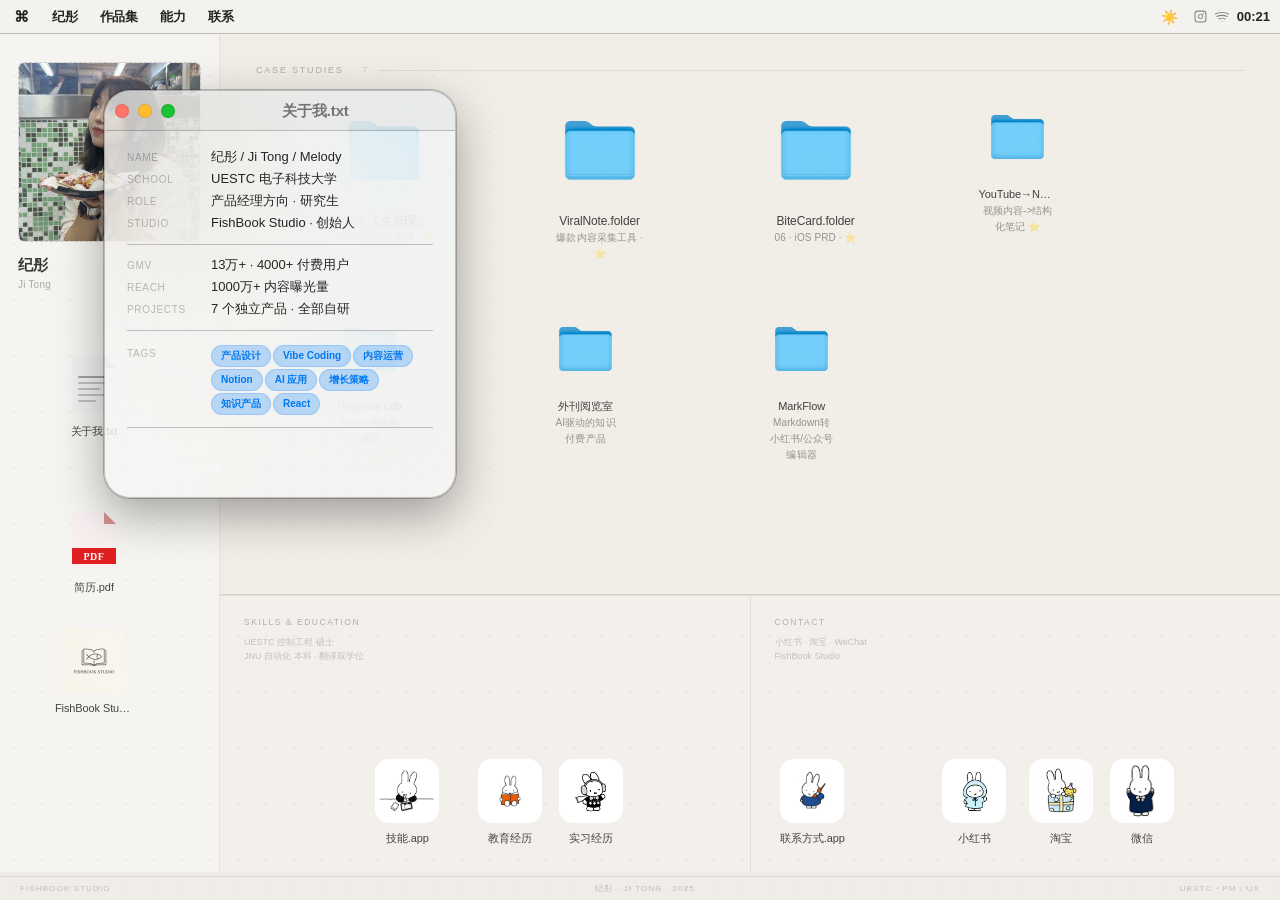
==== index.html @ 585477e7 "Initial commit: portfolio site Made-with: Cursor" ====
<!doctype html>
<html lang="zh">
  <head>
    <meta charset="UTF-8" />
    <meta
      name="viewport"
      content="width=device-width, initial-scale=1.0, viewport-fit=cover"
    />
    <title>Ji Tong · FishBook Studio</title>
    <link rel="preconnect" href="https://fonts.googleapis.com" />
    <link
      href="https://fonts.googleapis.com/css2?family=Playfair+Display:ital,wght@0,700;0,900;1,700&family=DM+Sans:wght@300;400;500&display=swap"
      rel="stylesheet"
    />
    <!-- 样式参考: refer (macOS 26 Community) -->
    <style>
      @import url("https://fonts.googleapis.com/css2?family=Noto+Serif+SC:wght@400;700&display=swap");
      *,
      *::before,
      *::after {
        box-sizing: border-box;
        margin: 0;
        padding: 0;
      }
      html,
      body {
        width: 100%;
        min-height: 100%;
        -webkit-font-smoothing: antialiased;
      }
      html {
        overflow-x: hidden;
      }
      body {
        overflow: hidden;
      }
      @media (max-width: 768px) {
        body {
          overflow: auto;
          -webkit-overflow-scrolling: touch;
        }
      }

      /* ── refer 设计变量：浅色 ── */
      [data-appearance-mode="light"] {
        --labels-primary: rgba(0, 0, 0, 0.85);
        --labels-secondary: rgba(0, 0, 0, 0.5);
        --labels-tertiary: rgba(0, 0, 0, 0.25);
        --labels-quaternary: rgba(0, 0, 0, 0.1);
        --fills-opaque-primary: rgba(0, 0, 0, 0.1);
        --fills-opaque-secondary: rgba(0, 0, 0, 0.08);
        --fills-opaque-tertiary: rgba(0, 0, 0, 0.05);
        --fills-opaque-quaternary: rgba(0, 0, 0, 0.03);
        --material-thick: rgba(246, 246, 246, 0.72);
        --material-medium: rgba(246, 246, 246, 0.6);
        --material-thin: rgba(246, 246, 246, 0.48);
        --separator-vibrant: rgba(60, 60, 67, 0.29);
        --body-font-size: 13px;
        --body-line-height: 16px;
        --headline-font-size: 13px;
        --title-3-font-size: 15px;
        --subheadline-font-size: 11px;
        --caption-font-size: 10px;
        --accent-blue: #0078f0;
      }

      /* ── refer 设计变量：深色 ── */
      [data-appearance-mode="dark"] {
        --labels-primary: rgba(255, 255, 255, 0.85);
        --labels-secondary: rgba(255, 255, 255, 0.55);
        --labels-tertiary: rgba(255, 255, 255, 0.25);
        --labels-quaternary: rgba(255, 255, 255, 0.1);
        --fills-opaque-primary: rgba(255, 255, 255, 0.1);
        --fills-opaque-secondary: rgba(255, 255, 255, 0.08);
        --fills-opaque-tertiary: rgba(255, 255, 255, 0.05);
        --fills-opaque-quaternary: rgba(255, 255, 255, 0.03);
        --material-thick: rgba(40, 40, 40, 0.7);
        --material-medium: rgba(40, 40, 40, 0.6);
        --material-thin: rgba(40, 40, 40, 0.5);
        --separator-vibrant: #404042;
        --body-font-size: 13px;
        --body-line-height: 16px;
        --headline-font-size: 13px;
        --title-3-font-size: 15px;
        --subheadline-font-size: 11px;
        --caption-font-size: 10px;
        --accent-blue: #0a84ff;
      }

      body {
        font-family:
          -apple-system, "SF Pro Display", "Helvetica Neue", sans-serif;
        font-size: var(--body-font-size, 13px);
        line-height: var(--body-line-height, 16px);
        user-select: none;
        background: #ede8df;
      }
      [data-appearance-mode="dark"] body,
      body[data-appearance-mode="dark"] {
        background: #1a1714;
      }
      /* ══════════════════════════════════════════
         WALLPAPER  ·  Modern Clean
      ══════════════════════════════════════════ */
      @keyframes wp-blink {
        0%,
        100% {
          opacity: 1;
        }
        50% {
          opacity: 0;
        }
      }

      #wallpaper {
        position: fixed;
        inset: 34px 0 0 0;
        z-index: 0;
        pointer-events: none;
        overflow: hidden;
        font-family: -apple-system, "SF Pro Text", "Helvetica Neue", sans-serif;
        /* Warm off-white — feels like premium paper */
        background: #f0ede8;
      }
      body[data-appearance-mode="dark"] #wallpaper {
        background: #141210;
      }

      /* Layer 1: very subtle dot grid */
      #wallpaper::after {
        content: "";
        position: absolute;
        inset: 0;
        z-index: 1;
        pointer-events: none;
        background-image: radial-gradient(
          circle,
          rgba(0, 0, 0, 0.07) 1px,
          transparent 1px
        );
        background-size: 28px 28px;
      }
      body[data-appearance-mode="dark"] #wallpaper::after {
        background-image: radial-gradient(
          circle,
          rgba(255, 255, 255, 0.05) 1px,
          transparent 1px
        );
      }

      /* ─── LAYOUT GRID ─── */
      .wp-grid {
        display: grid;
        grid-template-columns: 200px 1fr;
        height: calc(100% - 24px); /* minus bottom bar */
        position: relative;
        z-index: 2;
      }

      /* ─── LEFT: Profile panel ─── */
      .wp-left {
        display: flex;
        flex-direction: column;
        padding: 28px 18px 20px;
        border-right: 1px solid rgba(0, 0, 0, 0.08);
        background: rgba(255, 255, 255, 0.35);
        gap: 0;
        overflow: hidden;
      }
      body[data-appearance-mode="dark"] .wp-left {
        background: rgba(255, 255, 255, 0.03);
        border-right-color: rgba(255, 255, 255, 0.07);
      }

      /* Photo: 真实照片在上层，占位符在背景 */
      .wp-photo {
        width: 100%;
        aspect-ratio: 3/4;
        max-height: 180px;
        background: rgba(0, 0, 0, 0.04);
        border: 1px dashed rgba(0, 0, 0, 0.13);
        border-radius: 6px;
        margin-bottom: 14px;
        flex-shrink: 0;
        position: relative;
        overflow: hidden;
      }
      .wp-photo-img {
        position: absolute;
        inset: 0;
        width: 100%;
        height: 100%;
        object-fit: cover;
        z-index: 1;
      }
      .wp-photo-placeholder {
        position: absolute;
        inset: 0;
        display: flex;
        flex-direction: column;
        align-items: center;
        justify-content: center;
        gap: 6px;
        z-index: 0;
      }
      body[data-appearance-mode="dark"] .wp-photo {
        background: rgba(255, 255, 255, 0.04);
        border-color: rgba(255, 255, 255, 0.1);
      }
      .wp-photo-icon {
        opacity: 0.18;
      }
      .wp-photo-txt {
        font-size: 8px;
        letter-spacing: 0.14em;
        text-transform: uppercase;
        color: rgba(0, 0, 0, 0.28);
      }
      body[data-appearance-mode="dark"] .wp-photo-txt {
        color: rgba(255, 255, 255, 0.22);
      }
      .wp-cursor {
        display: inline-block;
        width: 1.5px;
        height: 9px;
        background: rgba(0, 0, 0, 0.3);
        vertical-align: middle;
        margin-left: 1px;
        animation: wp-blink 1.1s step-start infinite;
      }
      body[data-appearance-mode="dark"] .wp-cursor {
        background: rgba(255, 255, 255, 0.25);
      }

      .wp-name {
        font-size: 15px;
        font-weight: 600;
        letter-spacing: -0.015em;
        color: rgba(0, 0, 0, 0.78);
        line-height: 1.25;
        margin-bottom: 2px;
      }
      body[data-appearance-mode="dark"] .wp-name {
        color: rgba(255, 255, 255, 0.8);
      }

      .wp-name-en {
        font-size: 10px;
        color: rgba(0, 0, 0, 0.3);
        letter-spacing: 0.02em;
      }
      body[data-appearance-mode="dark"] .wp-name-en {
        color: rgba(255, 255, 255, 0.24);
      }

      /* ─── RIGHT COLUMN ─── */
      .wp-right-col {
        display: flex;
        flex-direction: column;
        height: 100%;
        overflow: hidden;
      }

      /* ── 上: Case Studies — open, no grid ── */
      .wp-right-top {
        flex: 1;
        min-height: 0;
        padding: 28px 36px 24px;
        display: flex;
        flex-direction: column;
      }
      .wp-section-label {
        font-size: 9px;
        font-weight: 500;
        letter-spacing: 0.2em;
        text-transform: uppercase;
        color: rgba(0, 0, 0, 0.28);
        margin-bottom: 6px;
        display: flex;
        align-items: center;
        gap: 10px;
      }
      body[data-appearance-mode="dark"] .wp-section-label {
        color: rgba(255, 255, 255, 0.2);
      }
      .wp-section-label::after {
        content: "";
        flex: 1;
        height: 1px;
        background: rgba(0, 0, 0, 0.08);
      }
      body[data-appearance-mode="dark"] .wp-section-label::after {
        background: rgba(255, 255, 255, 0.06);
      }

      /* The open zone where icons land — no grid lines */
      .wp-open-zone {
        flex: 1;
        min-height: 0;
        position: relative;
      }

      /* ── 下: Skills+Edu & Contact — fixed short height ── */
      .wp-right-bottom {
        flex-shrink: 0;
        height: 130px;
        display: grid;
        grid-template-columns: 1fr 1fr;
        border-top: 1px solid rgba(0, 0, 0, 0.08);
        background: rgba(255, 255, 255, 0.18);
      }
      body[data-appearance-mode="dark"] .wp-right-bottom {
        border-top-color: rgba(255, 255, 255, 0.06);
        background: rgba(255, 255, 255, 0.02);
      }

      .wp-bzone {
        padding: 16px 28px;
        display: flex;
        flex-direction: column;
        gap: 4px;
        overflow: hidden;
      }
      .wp-bzone:first-child {
        border-right: 1px solid rgba(0, 0, 0, 0.07);
      }
      body[data-appearance-mode="dark"] .wp-bzone:first-child {
        border-right-color: rgba(255, 255, 255, 0.05);
      }
      .wp-bzone-label {
        font-size: 8.5px;
        font-weight: 500;
        letter-spacing: 0.18em;
        text-transform: uppercase;
        color: rgba(0, 0, 0, 0.28);
        margin-bottom: 2px;
      }
      body[data-appearance-mode="dark"] .wp-bzone-label {
        color: rgba(255, 255, 255, 0.2);
      }
      .wp-bzone-sub {
        font-size: 9px;
        color: rgba(0, 0, 0, 0.2);
        line-height: 1.5;
      }
      body[data-appearance-mode="dark"] .wp-bzone-sub {
        color: rgba(255, 255, 255, 0.13);
      }

      /* ─── BOTTOM BAR ─── */
      .wp-bottom-bar {
        position: absolute;
        bottom: 0;
        left: 0;
        right: 0;
        height: 24px;
        border-top: 1px solid rgba(0, 0, 0, 0.07);
        display: flex;
        align-items: center;
        justify-content: space-between;
        padding: 0 20px;
        pointer-events: none;
        z-index: 3;
      }
      body[data-appearance-mode="dark"] .wp-bottom-bar {
        border-top-color: rgba(255, 255, 255, 0.05);
      }
      .wp-bottom-bar span {
        font-size: 8px;
        letter-spacing: 0.14em;
        text-transform: uppercase;
        color: rgba(0, 0, 0, 0.2);
      }
      body[data-appearance-mode="dark"] .wp-bottom-bar span {
        color: rgba(255, 255, 255, 0.13);
      }

      /* Make icons and windows sit ABOVE wallpaper */
      #desktop {
        z-index: 2;
      }
      #menubar {
        z-index: 9999;
      }
      .window {
        z-index: 100;
      }
      .icon {
        z-index: 2;
      }
      /* ── MENU BAR (refer) ── */
      #menubar {
        position: fixed;
        top: 0;
        left: 0;
        right: 0;
        height: 34px;
        z-index: 9999;
        background: var(--material-thick, rgba(40, 40, 40, 0.7));
        backdrop-filter: blur(60px) saturate(180%);
        -webkit-backdrop-filter: blur(60px) saturate(180%);
        border-bottom: 1px solid
          var(--separator-vibrant, rgba(255, 255, 255, 0.08));
        display: flex;
        align-items: center;
        justify-content: space-between;
        padding: 5px 10px;
      }
      .ml {
        display: flex;
        align-items: center;
        gap: 0;
      }
      .mi {
        padding: 4px 11px;
        height: 24px;
        display: flex;
        align-items: center;
        font-size: var(--body-font-size, 13px);
        font-weight: 600;
        color: var(--labels-primary, rgba(255, 255, 255, 0.9));
        border-radius: 4px;
        cursor: default;
        white-space: nowrap;
        letter-spacing: -0.01em;
        transition: background 0.12s ease;
      }
      .mi:hover,
      .mi.open {
        background: var(--fills-opaque-primary, rgba(255, 255, 255, 0.1));
      }
      .mr {
        display: flex;
        align-items: center;
        gap: 8px;
      }
      .mc {
        font-size: var(--body-font-size, 13px);
        font-weight: 600;
        color: var(--labels-primary);
      }
      .menu-bar-icon {
        color: var(--labels-secondary);
        opacity: 0.9;
      }
      .theme-toggle {
        padding: 2px 8px !important;
        font-size: 14px !important;
        cursor: pointer;
        -webkit-tap-highlight-color: transparent;
        touch-action: manipulation;
      }

      /* ── DROPDOWN (refer) ── */
      .dd {
        position: fixed;
        top: 34px;
        z-index: 99999;
        background: var(--material-thick, rgba(40, 40, 40, 0.8));
        backdrop-filter: blur(64px) saturate(180%);
        -webkit-backdrop-filter: blur(64px) saturate(180%);
        border: 1px solid var(--separator-vibrant, rgba(255, 255, 255, 0.08));
        border-radius: 12px;
        min-width: 215px;
        box-shadow:
          0 16px 48px rgba(0, 0, 0, 0.35),
          0 0 0 1px rgba(0, 0, 0, 0.23);
        padding: 6px;
        display: none;
      }
      .dd.open {
        display: block;
      }
      .ddi {
        padding: 6px 12px;
        font-size: var(--body-font-size, 13px);
        font-weight: 500;
        color: var(--labels-primary);
        border-radius: 8px;
        cursor: default;
        letter-spacing: -0.01em;
      }
      .ddi:hover {
        background: var(--fills-opaque-primary);
      }
      .dds {
        border-top: 1px solid var(--separator-vibrant);
        margin: 4px 0;
      }
      .ddl {
        padding: 4px 12px 2px;
        font-size: var(--subheadline-font-size, 11px);
        font-weight: 700;
        color: var(--labels-secondary);
        letter-spacing: 0.04em;
      }

      /* ── DESKTOP ── */
      #desktop {
        position: fixed;
        inset: 34px 0 0 0;
        z-index: 2;
        overflow: hidden;
        background: transparent;
      }

      /* 图标层：与墙纸框架一致 200px + 1fr，右侧分 top(1fr) + bottom(130px) */
      .desk-icon-layer {
        position: absolute;
        inset: 0;
        display: grid;
        grid-template-columns: 200px 1fr;
        grid-template-rows: 1fr;
        pointer-events: none;
      }
      .desk-icon-layer > * {
        pointer-events: auto;
      }
      .desk-left {
        position: relative;
      }
      .desk-right {
        display: flex;
        flex-direction: column;
        min-height: 0;
        padding-bottom: 32px; /* 底部两栏相对框架上移，与底边留出间距 */
      }
      .desk-right-top {
        flex: 1;
        min-height: 0;
        position: relative;
      }
      .desk-right-bottom {
        flex-shrink: 0;
        height: 130px;
        display: grid;
        grid-template-columns: 1fr 1fr;
        position: relative;
      }
      .desk-bzone {
        position: relative;
      }
      /* 左侧列图标：相对 .desk-left 百分比，整体下移 */
      .icon-pos-about {
        left: 27%;
        top: 36%;
      }
      .icon-pos-cv {
        left: 27%;
        top: 54%;
      }
      .icon-pos-fishbook {
        left: 27%;
        top: 68%;
      }
      /* 底部 Skills 区：相对 .desk-bzone-skills */
      .desk-bzone-skills .icon {
        top: 50%;
        transform: translateY(-50%);
      }
      .icon-pos-skills {
        left: 31%;
      }
      .icon-pos-edu {
        left: 50%;
      }
      .icon-pos-internship {
        left: 65%;
      }
      /* 底部 Contact 区 */
      .desk-bzone-contact .icon {
        top: 50%;
        transform: translateY(-50%);
      }
      .icon-pos-contact {
        left: 6%;
      }
      .icon-pos-xhs {
        left: 36%;
      }
      .icon-pos-taobao {
        left: 52%;
      }
      .icon-pos-wechat {
        left: 67%;
      }
      /* Case study 文件夹：相对 .desk-right-top 百分比，2 行 4 列随框架缩放 */
      .desk-right-top .icon-pos-cs1 {
        left: 12%;
        top: 8%;
      }
      .desk-right-top .icon-pos-cs2 {
        left: 32%;
        top: 8%;
      }
      .desk-right-top .icon-pos-cs3 {
        left: 52%;
        top: 8%;
      }
      .desk-right-top .icon-pos-cs4 {
        left: 72%;
        top: 8%;
      }
      .desk-right-top .icon-pos-cs5 {
        left: 12%;
        top: 38%;
      }
      .desk-right-top .icon-pos-cs6 {
        left: 32%;
        top: 38%;
      }
      .desk-right-top .icon-pos-cs7 {
        left: 52%;
        top: 38%;
      }

      /* ════════════════════════
   ICON — macOS style
════════════════════════ */
      .icon {
        position: absolute;
        display: flex;
        flex-direction: column;
        align-items: center;
        gap: 0;
        width: 80px;
        padding: 6px 4px 5px;
        border-radius: 8px;
        cursor: default;
        transition: background 0.12s;
        -webkit-tap-highlight-color: transparent;
        touch-action: manipulation;
      }
      .icon:hover .icon-gfx {
        transform: scale(1.06);
      }
      .icon:hover .icon-gfx {
        transition: transform 180ms cubic-bezier(0.25, 0.8, 0.25, 1);
      }
      .icon-gfx {
        transition: transform 180ms cubic-bezier(0.25, 0.8, 0.25, 1);
        display: flex;
      }
      .icon-gfx img.folder-icon {
        display: block;
        object-fit: contain;
      }
      /* folder 尺寸大于小红书/淘宝等 64×64 图标 */
      .icon-feat .icon-gfx img.folder-icon {
        width: 120px;
        height: 101px;
      }
      .icon-gfx img.folder-icon-brief,
      .icon-gfx svg.folder-icon-brief {
        width: 96px;
        height: 83px;
        display: block;
      }
      .icon-gfx svg.folder-icon-brief {
        object-fit: contain;
      }
      /* 实习经历：与教育经历一致 64×64 圆角背景 */
      .icon-gfx-internship {
        width: 64px;
        height: 64px;
        border-radius: 14px;
        background: linear-gradient(145deg, #5b8fb9 0%, #7ba3c7 100%);
        box-shadow: 0 4px 16px rgba(0, 0, 0, 0.12);
        display: flex;
        align-items: center;
        justify-content: center;
      }
      /* 使用图片时去掉蓝底，不露出上下边 */
      .icon-gfx-internship:has(img) {
        background: transparent;
        box-shadow: none;
      }
      .icon-gfx-internship svg.folder-icon-brief {
        width: 48px;
        height: 46px;
      }
      .prow-ic {
        object-fit: contain;
      }
      img.prow-ic {
        width: 34px;
        height: 30px;
      }
      .icon.sel {
        background: rgba(255, 255, 255, 0.07);
        backdrop-filter: blur(12px);
        -webkit-backdrop-filter: blur(12px);
      }
      .icon.sel .icon-lbl-wrap {
        background: rgba(10, 132, 255, 0.48);
        border-radius: 6px;
        padding: 1px 6px;
        border: 1px solid rgba(255, 255, 255, 0.08);
      }
      .icon.click .icon-gfx {
        transform: scale(0.92);
        transition: transform 80ms;
      }
      .icon.dragging {
        opacity: 0.85;
        z-index: 9999 !important;
        cursor: grabbing !important;
        transition: none !important;
        filter: drop-shadow(0 12px 28px rgba(0, 0, 0, 0.38));
      }
      .icon.dragging .icon-gfx {
        transform: scale(1.08) !important;
        transition: none !important;
      }

      .icon-lbl-wrap {
        padding: 2px 4px;
        margin-top: 5px;
      }
      .icon-lbl {
        font-size: var(--subheadline-font-size, 11px);
        font-weight: 500;
        color: rgba(0, 0, 0, 0.72);
        text-align: center;
        line-height: 16px;
        display: block;
        max-width: 78px;
        overflow: hidden;
        text-overflow: ellipsis;
        white-space: nowrap;
        letter-spacing: -0.01em;
        text-shadow: none;
      }
      body[data-appearance-mode="dark"] .icon-lbl {
        color: rgba(255, 255, 255, 0.85);
      }
      .icon-sub {
        font-size: var(--caption-font-size, 10px);
        color: rgba(0, 0, 0, 0.38);
        text-align: center;
        display: block;
        letter-spacing: 0.01em;
        margin-top: 1px;
        text-shadow: none;
      }
      body[data-appearance-mode="dark"] .icon-sub {
        color: rgba(255, 255, 255, 0.45);
      }

      /* FEATURED icon is wider */
      .icon-feat {
        width: 108px;
      }
      .icon-feat .icon-lbl {
        max-width: 104px;
        font-size: 12px;
        font-weight: 500;
      }
      .icon-feat.sel .icon-lbl-wrap {
        padding: 1px 7px;
      }

      /* ════════════════════════
   WINDOW (refer: 26px radius, material shadow)
════════════════════════ */
      .window {
        position: absolute;
        border-radius: 26px;
        overflow: hidden;
        background: var(--material-thick, rgba(40, 40, 40, 0.75));
        backdrop-filter: blur(80px) saturate(180%);
        -webkit-backdrop-filter: blur(80px) saturate(180%);
        border: 1px solid var(--separator-vibrant, rgba(255, 255, 255, 0.08));
        box-shadow:
          0 16px 48px rgba(0, 0, 0, 0.35),
          0 0 0 1px rgba(0, 0, 0, 0.23);
        z-index: 100;
        display: none;
        transform-origin: center center;
      }
      .window.open {
        display: flex;
        flex-direction: column;
      }

      .window.opening {
        animation: winOpen 220ms cubic-bezier(0.25, 0.8, 0.25, 1) forwards;
      }
      @keyframes winOpen {
        from {
          opacity: 0;
          transform: scale(0.92);
        }
        to {
          opacity: 1;
          transform: scale(1);
        }
      }
      .window.minimized .wb,
      .window.minimized .fwb,
      .window.minimized .ws,
      .window.minimized .browser-shell .browser-frame {
        display: none !important;
      }
      .window.minimized .wtb {
        border-bottom: none;
      }
      .window.minimized {
        height: auto !important;
        min-height: 0 !important;
      }
      .window.maximized {
        top: 34px !important;
        left: 0 !important;
        right: 0 !important;
        bottom: 0 !important;
        width: 100% !important;
        height: calc(100vh - 34px) !important;
        border-radius: 16px 16px 0 0;
      }
      .window.maximized .window-resize-handle,
      .window.minimized .window-resize-handle {
        display: none !important;
      }
      @media (max-width: 768px) {
        .window.maximized {
          top: calc(44px + env(safe-area-inset-top)) !important;
          height: calc(100vh - 44px - env(safe-area-inset-top)) !important;
        }
      }

      /* 窗口右下角拖拽调整尺寸（仿真实电脑窗口） */
      .window-resize-handle {
        position: absolute;
        right: 0;
        bottom: 0;
        width: 20px;
        height: 20px;
        cursor: nwse-resize;
        z-index: 5;
        -webkit-user-select: none;
        user-select: none;
      }
      .window-resize-handle::after {
        content: "";
        position: absolute;
        right: 4px;
        bottom: 4px;
        width: 12px;
        height: 12px;
        background: linear-gradient(
          135deg,
          transparent 0%,
          transparent 45%,
          rgba(255, 255, 255, 0.25) 45%,
          rgba(255, 255, 255, 0.25) 55%,
          transparent 55%
        );
        border-radius: 0 0 4px 0;
        pointer-events: none;
      }
      .window-resize-handle:hover::after {
        background: linear-gradient(
          135deg,
          transparent 0%,
          transparent 45%,
          rgba(255, 255, 255, 0.45) 45%,
          rgba(255, 255, 255, 0.45) 55%,
          transparent 55%
        );
      }

      /* Title bar (refer: 32px height, window controls 14px) */
      .wtb {
        height: 40px;
        padding: 4px 8px 4px 10px;
        display: flex;
        align-items: center;
        gap: 9px;
        cursor: move;
        flex-shrink: 0;
        border-bottom: 1px solid var(--separator-vibrant);
        background: var(--fills-opaque-quaternary, rgba(255, 255, 255, 0.03));
      }
      .tl {
        width: 14px;
        height: 14px;
        border-radius: 50%;
        cursor: pointer;
        flex-shrink: 0;
        border: 0.5px solid rgba(0, 0, 0, 0.1);
        position: relative;
        transition:
          filter 0.12s,
          transform 0.12s;
        -webkit-tap-highlight-color: transparent;
      }
      .tl::before {
        content: "";
        position: absolute;
        inset: 0;
        display: flex;
        align-items: center;
        justify-content: center;
        font-size: 10px;
        font-weight: 600;
        color: rgba(0, 0, 0, 0.6);
        opacity: 0;
        transition: opacity 0.12s;
      }
      .wtb:hover .tl::before {
        opacity: 1;
      }
      .tl:hover {
        filter: brightness(1.15);
        transform: translateY(-0.3px);
      }
      .tl-r {
        background: #ff736a;
      }
      .tl-r::before {
        content: "×";
      }
      .tl-y {
        background: #febc2e;
      }
      .tl-y::before {
        content: "–";
        transform: translateY(-1px);
      }
      .tl-g {
        background: #19c332;
      }
      .tl-g::before {
        content: "▣";
        font-size: 8px;
      }
      .wt {
        flex: 1;
        text-align: center;
        font-size: var(--title-3-font-size, 15px);
        font-weight: 700;
        color: var(--labels-secondary);
        letter-spacing: -0.01em;
      }

      .wb {
        padding: 18px 22px;
        font-size: var(--body-font-size, 13px);
        color: var(--labels-secondary);
        line-height: var(--body-line-height, 16px);
        flex: 1;
        overflow-y: auto;
      }
      .ws {
        overflow-y: auto;
        flex: 1;
      }
      .ws::-webkit-scrollbar {
        width: 12px;
      }
      .ws::-webkit-scrollbar-thumb {
        background: rgba(255, 255, 255, 0.15);
        border-radius: 1000px;
      }
      .ws::-webkit-scrollbar-thumb:hover {
        background: rgba(255, 255, 255, 0.22);
      }

      /* about (refer typography) */
      .ar {
        display: flex;
        gap: 12px;
        margin-bottom: 5px;
        align-items: baseline;
      }
      .ak {
        color: var(--labels-tertiary);
        min-width: 72px;
        flex-shrink: 0;
        font-size: var(--caption-font-size, 10px);
        text-transform: uppercase;
        letter-spacing: 0.07em;
        font-weight: 500;
      }
      .av {
        color: var(--labels-primary);
        font-size: var(--body-font-size, 13px);
      }
      .adiv {
        border-top: 1px solid var(--separator-vibrant);
        margin: 12px 0;
      }
      .atag {
        display: inline-block;
        background: rgba(10, 132, 255, 0.25);
        color: var(--accent-blue, #0a84ff);
        border: 1px solid rgba(10, 132, 255, 0.2);
        padding: 2px 9px;
        font-size: var(--caption-font-size, 10px);
        border-radius: 20px;
        margin: 2px 2px 0 0;
        font-weight: 600;
      }

      /* project list (refer) — 放大 */
      .psec {
        padding: 18px 14px 8px 22px;
        font-size: 12px;
        font-weight: 700;
        letter-spacing: 0.04em;
        color: var(--labels-secondary);
        border-bottom: 1px solid var(--separator-vibrant);
      }
      .prow {
        display: flex;
        align-items: flex-start;
        gap: 12px;
        padding: 12px 18px;
        border-bottom: 1px solid var(--fills-opaque-quaternary);
        cursor: default;
        transition: background 0.1s;
      }
      .prow:hover {
        background: var(--fills-opaque-primary);
      }
      .prow:last-child {
        border-bottom: none;
      }
      .prow-ic {
        width: 34px;
        flex-shrink: 0;
        filter: drop-shadow(0 1px 3px rgba(0, 0, 0, 0.3));
      }
      .prow-left {
        flex: 1;
      }
      .prow-n {
        font-size: 14px;
        font-weight: 500;
        color: var(--labels-primary);
        margin-bottom: 3px;
      }
      .prow-d {
        font-size: 14px;
        color: var(--labels-secondary);
        line-height: 1.5;
      }
      .prow-t {
        display: flex;
        gap: 5px;
        margin-top: 5px;
        flex-wrap: wrap;
      }
      .ptag {
        font-size: 11px;
        background: var(--fills-opaque-secondary);
        color: var(--labels-secondary);
        padding: 3px 8px;
        border-radius: 8px;
        border: 1px solid transparent;
        font-weight: 500;
      }
      .ptag-b {
        background: rgba(10, 132, 255, 0.2);
        color: var(--accent-blue, #0a84ff);
        border-color: rgba(10, 132, 255, 0.18);
      }
      .pa {
        color: var(--labels-tertiary);
        font-size: 13px;
        margin-top: 2px;
      }

      /* education window (教育经历) — 避免 flex:1 在无高度容器内折叠为 0 */
      .wb-edu {
        padding: 20px 22px 24px;
        max-width: 520px;
        min-height: 320px;
      }
      /* 教育经历窗口打开时确保内容区显示（防止被 minimized 等规则误伤） */
      .window.open#win-education .wb-edu {
        display: block !important;
      }
      .edu-title {
        font-size: 18px;
        font-weight: 600;
        color: #a080b0;
        letter-spacing: 0.02em;
        margin-bottom: 8px;
        padding-bottom: 6px;
        border-bottom: 1px solid rgba(160, 128, 176, 0.45);
        display: inline-block;
      }
      .edu-entry {
        position: relative;
        margin-bottom: 28px;
        padding-right: 12px;
      }
      .edu-entry:last-child {
        margin-bottom: 0;
      }
      .edu-head {
        display: flex;
        flex-wrap: wrap;
        align-items: flex-start;
        justify-content: space-between;
        gap: 8px 16px;
        margin-bottom: 6px;
      }
      .edu-school-wrap {
        display: flex;
        align-items: center;
        flex-wrap: wrap;
        gap: 8px;
      }
      .edu-school {
        font-size: 16px;
        font-weight: 700;
        color: var(--labels-primary);
        letter-spacing: -0.01em;
      }
      .edu-tag {
        display: inline-block;
        background: rgba(58, 140, 200, 0.22);
        color: #5a9fd4;
        font-size: 10px;
        font-weight: 600;
        padding: 3px 8px;
        border-radius: 6px;
        letter-spacing: 0.02em;
      }
      .edu-right {
        text-align: right;
        flex-shrink: 0;
      }
      .edu-date {
        font-size: 12px;
        color: var(--labels-secondary);
        margin-bottom: 2px;
      }
      .edu-loc {
        font-size: 11px;
        color: var(--labels-tertiary);
      }
      .edu-meta {
        font-size: 13px;
        color: var(--labels-secondary);
        line-height: 1.55;
        margin-bottom: 4px;
      }
      .edu-detail {
        font-size: 13px;
        color: var(--labels-secondary);
        line-height: 1.55;
        margin-bottom: 6px;
      }
      .edu-highlight {
        font-weight: 700;
        color: var(--labels-primary);
      }
      .edu-courses {
        font-size: 12px;
        color: var(--labels-tertiary);
        line-height: 1.6;
      }
      .edu-diamond {
        position: absolute;
        right: -8px;
        top: 50%;
        transform: translateY(-50%) rotate(45deg);
        width: 80px;
        height: 80px;
        border: 1px solid rgba(255, 255, 255, 0.06);
        border-radius: 4px;
        pointer-events: none;
      }

      /* 微信 — iOS 风格图片查看器 */
      .window-wechat .wb {
        padding: 0;
        overflow: hidden;
        background: rgba(0, 0, 0, 0.85);
        display: flex;
        flex-direction: column;
      }
      .wechat-viewer {
        flex: 1;
        min-height: 0;
        display: flex;
        align-items: center;
        justify-content: center;
        padding: 16px;
        position: relative;
      }
      .wechat-viewer-img-wrap {
        overflow: auto;
        display: flex;
        align-items: center;
        justify-content: center;
        width: 100%;
        height: 100%;
        min-height: 200px;
      }
      .wechat-viewer-img {
        max-width: 100%;
        max-height: 100%;
        object-fit: contain;
        transition: transform 0.2s ease-out;
        display: block;
      }
      .wechat-zoom-bar {
        flex-shrink: 0;
        padding: 10px 16px;
        display: flex;
        align-items: center;
        justify-content: center;
        gap: 12px;
        background: rgba(0, 0, 0, 0.5);
        border-top: 1px solid rgba(255, 255, 255, 0.1);
      }
      .wechat-zoom-btn {
        width: 36px;
        height: 36px;
        border-radius: 50%;
        background: rgba(255, 255, 255, 0.15);
        border: 1px solid rgba(255, 255, 255, 0.2);
        color: #fff;
        font-size: 18px;
        line-height: 1;
        cursor: pointer;
        display: flex;
        align-items: center;
        justify-content: center;
        transition: background 0.15s;
      }
      .wechat-zoom-btn:hover {
        background: rgba(255, 255, 255, 0.25);
      }
      .wechat-zoom-label {
        font-size: 12px;
        color: rgba(255, 255, 255, 0.6);
        min-width: 36px;
        text-align: center;
      }

      /* skills (refer) */
      .sg {
        display: grid;
        grid-template-columns: 1fr 1fr;
        gap: 8px;
      }
      .sc {
        background: var(--fills-opaque-quaternary);
        border: 1px solid var(--separator-vibrant);
        padding: 12px 14px;
        border-radius: 8px;
      }
      .sct {
        font-size: var(--subheadline-font-size, 11px);
        font-weight: 700;
        color: var(--accent-blue, #0a84ff);
        letter-spacing: 0.04em;
        margin-bottom: 9px;
      }
      .stl {
        display: flex;
        flex-wrap: wrap;
        gap: 4px;
      }
      .stg {
        font-size: var(--caption-font-size, 10px);
        font-weight: 500;
        background: var(--fills-opaque-secondary);
        padding: 2px 7px;
        color: var(--labels-secondary);
        border-radius: 8px;
      }

      /* contact (refer) */
      .crow {
        display: flex;
        align-items: center;
        gap: 12px;
        padding: 9px 0;
        border-bottom: 1px solid var(--separator-vibrant);
      }
      .crow:last-child {
        border-bottom: none;
      }
      .ci {
        width: 28px;
        height: 28px;
        background: var(--fills-opaque-secondary);
        border-radius: 8px;
        flex-shrink: 0;
        display: flex;
        align-items: center;
        justify-content: center;
        color: var(--labels-secondary);
      }
      .ci svg {
        stroke: currentColor;
      }
      .ci svg [fill] {
        fill: currentColor;
      }
      .cl {
        font-size: var(--caption-font-size, 10px);
        font-weight: 500;
        color: var(--labels-tertiary);
        text-transform: uppercase;
        letter-spacing: 0.06em;
      }
      .cv {
        color: var(--labels-primary);
        font-size: var(--body-font-size, 13px);
      }

      /* featured detail window (refer: sidebar 18px radius, folder 24px row) */
      .fwb {
        display: flex;
        flex: 1;
        overflow: hidden;
        min-height: 0;
      }
      .fws {
        width: 230px;
        flex-shrink: 0;
        padding: 10px;
        border-radius: 18px;
        margin: 8px 0 8px 8px;
        background: var(--material-medium);
        overflow-y: auto;
        box-shadow: 0 8px 40px rgba(0, 0, 0, 0.12);
      }
      .fwi {
        padding: 0 12px;
        height: 28px;
        font-size: 12px;
        font-weight: 500;
        color: var(--labels-primary);
        border-radius: 5px;
        cursor: default;
        display: flex;
        align-items: center;
        transition:
          background 0.12s,
          color 0.12s;
      }
      .fwi:hover {
        background: var(--fills-opaque-primary);
        color: var(--labels-primary);
      }
      .fwi.act {
        background: var(--fills-opaque-primary);
        color: var(--accent-blue, #0a84ff);
        font-weight: 500;
      }
      .fwm {
        flex: 1;
        overflow-y: auto;
        padding: 22px 24px;
        font-size: 13px;
        color: rgba(255, 255, 255, 0.62);
        line-height: 1.8;
      }
      .fwm::-webkit-scrollbar {
        width: 5px;
      }
      .fwm::-webkit-scrollbar-thumb {
        background: rgba(255, 255, 255, 0.1);
        border-radius: 3px;
      }
      .fwm h3 {
        font-family: "Noto Serif SC", serif;
        font-size: var(--title-3-font-size, 15px);
        font-weight: 700;
        color: var(--labels-primary);
        margin-bottom: 10px;
        line-height: 1.4;
      }
      .fwm h4 {
        font-size: var(--subheadline-font-size, 11px);
        font-weight: 700;
        color: var(--labels-tertiary);
        margin: 14px 0 5px;
        letter-spacing: 0.04em;
        text-transform: uppercase;
      }
      .fwm p {
        color: var(--labels-secondary);
        margin-bottom: 8px;
        line-height: var(--body-line-height, 16px);
        font-size: var(--body-font-size, 13px);
      }
      .ft {
        display: inline-block;
        background: rgba(10, 132, 255, 0.2);
        color: var(--accent-blue, #0a84ff);
        border: 1px solid rgba(10, 132, 255, 0.16);
        padding: 2px 9px;
        font-size: var(--caption-font-size, 10px);
        border-radius: 20px;
        margin: 3px 3px 0 0;
        font-weight: 600;
      }
      .fs {
        display: flex;
        gap: 8px;
        flex-wrap: wrap;
        margin: 12px 0;
      }
      .fsc {
        background: var(--fills-opaque-quaternary);
        border: 1px solid var(--separator-vibrant);
        padding: 8px 14px;
        text-align: center;
        border-radius: 8px;
        flex: 1;
        min-width: 70px;
      }
      .fsn {
        font-size: 18px;
        font-weight: 700;
        color: var(--accent-blue, #0a84ff);
        display: block;
        font-family: "Noto Serif SC", serif;
        line-height: 1.2;
      }
      .fsl {
        font-size: var(--caption-font-size, 10px);
        color: var(--labels-tertiary);
        display: block;
        margin-top: 2px;
      }
      .fdv {
        border-top: 1px solid var(--separator-vibrant);
        margin: 12px 0;
      }
      .fg4 {
        display: grid;
        grid-template-columns: 1fr 1fr;
        gap: 8px;
        margin: 10px 0;
      }
      .fg4c {
        background: var(--fills-opaque-quaternary);
        border: 1px solid var(--separator-vibrant);
        padding: 10px 12px;
        border-radius: 8px;
      }
      .fg4s {
        font-size: var(--caption-font-size, 10px);
        font-weight: 500;
        color: var(--labels-tertiary);
        margin-bottom: 3px;
        letter-spacing: 0.07em;
        text-transform: uppercase;
      }
      .fg4h {
        font-size: var(--body-font-size, 13px);
        font-weight: 600;
        color: var(--labels-primary);
        margin-bottom: 4px;
      }
      .fg4p {
        font-size: var(--body-font-size, 13px);
        color: var(--labels-secondary);
        line-height: 1.5;
      }
      .obtn {
        display: inline-flex;
        align-items: center;
        gap: 5px;
        background: rgba(10, 132, 255, 0.28);
        color: var(--accent-blue, #0a84ff);
        border: 1px solid rgba(10, 132, 255, 0.22);
        font-size: var(--subheadline-font-size, 11px);
        font-weight: 600;
        padding: 6px 16px;
        cursor: default;
        margin-top: 10px;
        border-radius: 8px;
        transition: background 0.12s;
      }
      .obtn:hover {
        background: rgba(10, 132, 255, 0.42);
      }

      /* browser shell window (iframe case-study browser) */
      .browser-shell {
        display: flex;
        flex-direction: column;
        height: 100%;
      }
      .browser-bar {
        height: 32px;
        padding: 4px 10px;
        display: flex;
        align-items: center;
        gap: 8px;
        border-bottom: 1px solid var(--separator-vibrant);
        background: var(--material-thin, rgba(40, 40, 40, 0.5));
      }
      .browser-dot {
        width: 8px;
        height: 8px;
        border-radius: 999px;
        background: var(--fills-opaque-secondary);
        opacity: 0.7;
      }
      .browser-url {
        flex: 1;
        height: 24px;
        border-radius: 999px;
        background: var(--fills-opaque-quaternary, rgba(255, 255, 255, 0.05));
        display: flex;
        align-items: center;
        padding: 0 10px;
        font-size: 11px;
        color: var(--labels-secondary);
      }
      .browser-url span {
        overflow: hidden;
        white-space: nowrap;
        text-overflow: ellipsis;
      }
      .browser-frame {
        flex: 1;
        width: 100%;
        border: none;
        background: rgba(0, 0, 0, 0.03);
      }
      /* PDF 查看器窗口 */
      .window-pdf .wb {
        display: flex;
        flex-direction: column;
      }
      .pdf-frame {
        flex: 1;
        width: 100%;
        min-height: 400px;
        border: none;
        background: #525659;
      }
      .window-pdf.maximized .pdf-frame {
        min-height: calc(100vh - 74px);
      }
      @media (max-width: 768px) {
        .window-pdf {
          left: 5vw !important;
          top: calc(44px + env(safe-area-inset-top) + 5vh) !important;
          width: 90vw !important;
          height: calc(90vh - 44px - env(safe-area-inset-top)) !important;
        }
      }

      /* right-click (refer) */
      #ctx {
        position: fixed;
        z-index: 99999;
        background: var(--material-thick);
        backdrop-filter: blur(64px) saturate(180%);
        -webkit-backdrop-filter: blur(64px) saturate(180%);
        border: 1px solid var(--separator-vibrant);
        border-radius: 12px;
        min-width: 182px;
        display: none;
        padding: 6px;
        box-shadow:
          0 16px 48px rgba(0, 0, 0, 0.35),
          0 0 0 1px rgba(0, 0, 0, 0.23);
        font-size: var(--body-font-size, 13px);
      }
      .cxi {
        padding: 6px 12px;
        font-weight: 500;
        color: var(--labels-primary);
        border-radius: 8px;
        cursor: default;
        letter-spacing: -0.01em;
      }
      .cxi:hover {
        background: var(--fills-opaque-primary);
      }
      .cxs {
        border-top: 1px solid var(--separator-vibrant);
        margin: 4px 0;
      }

      /* ════════════════════════
   移动端适配
═══════════════════════ */
      @media (max-width: 768px) {
        #menubar {
          height: 44px;
          padding: 0 12px;
          padding-top: env(safe-area-inset-top);
        }
        .mi {
          padding: 8px 8px;
          min-height: 44px;
          min-width: 36px;
          justify-content: center;
          font-size: 12px;
        }
        .ml {
          overflow-x: auto;
          -webkit-overflow-scrolling: touch;
          scrollbar-width: none;
        }
        .ml::-webkit-scrollbar {
          display: none;
        }
        .mr .menu-bar-icon {
          display: none;
        }
        .mc {
          font-size: 12px;
        }
        #desktop {
          position: relative;
          overflow-y: auto;
          overflow-x: hidden;
          height: calc(100vh - 44px - env(safe-area-inset-top));
          padding-bottom: env(safe-area-inset-bottom);
          -webkit-overflow-scrolling: touch;
        }
        .dd {
          top: 44px;
          left: 0 !important;
          right: 0;
          min-width: auto;
          max-width: 100%;
          margin: 0 12px;
        }
        .window {
          left: 50% !important;
          right: auto !important;
          width: min(calc(100vw - 24px), 900px) !important;
          max-width: calc(100vw - 24px);
          max-height: calc(100vh - 60px - env(safe-area-inset-top));
          transform: translateX(-50%);
        }
        .window.open {
          transform: translateX(-50%);
        }
        #wweb {
          width: min(calc(100vw - 24px), 900px) !important;
          max-height: calc(100vh - 60px);
        }
        .browser-frame {
          min-height: 50vh;
        }
        .wt {
          font-size: 12px;
          overflow: hidden;
          text-overflow: ellipsis;
          white-space: nowrap;
          max-width: 50%;
        }
        .wb,
        .ws {
          padding: 12px 14px;
          font-size: 14px;
        }
        .prow {
          padding: 12px 14px;
          min-height: 48px;
        }
        .prow-n {
          font-size: 14px;
        }
        .prow-d {
          font-size: 12px;
        }
        .fws {
          width: 140px;
        }
        .fwm {
          padding: 12px 14px;
          font-size: 14px;
        }
        #ctx {
          left: 12px !important;
          right: 12px;
          min-width: auto;
          max-width: calc(100vw - 24px);
        }
      }

      @media (max-width: 768px) {
        /* 桌面图标：网格布局，避免溢出 */
        #desktop {
          display: grid;
          grid-template-columns: repeat(2, 1fr);
          gap: 12px;
          padding: 16px;
          padding-top: 56px;
          justify-items: center;
          align-content: start;
        }
        .icon {
          position: static !important;
          width: 64px;
          min-width: 64px;
          margin: 0 !important;
          left: auto !important;
          right: auto !important;
          top: auto !important;
        }
        .icon-feat {
          width: 80px;
          min-width: 80px;
          grid-column: span 1;
        }
        /* 移动端 folder 仍大于 64×64 的 app 图标 */
        .icon-feat .icon-gfx img.folder-icon {
          width: 88px;
          height: 76px;
        }
        .icon-gfx img.folder-icon-brief {
          width: 80px;
          height: 69px;
        }
        .icon-feat .icon-lbl {
          max-width: 76px;
          font-size: 11px;
        }
        .icon-lbl {
          max-width: 60px;
          font-size: 11px;
        }
        .icon-lbl-wrap {
          padding: 3px 2px;
        }
      }

      @media (max-width: 480px) {
        .ml .mi:first-child {
          padding: 8px 6px;
          font-size: 11px;
        }
        .window {
          width: calc(100vw - 16px) !important;
          max-width: none;
          left: 50% !important;
          right: auto !important;
          transform: translateX(-50%);
        }
        #wweb {
          width: calc(100vw - 16px) !important;
        }
        .fwb {
          flex-direction: column;
        }
        .fws {
          width: 100%;
          height: auto;
          max-height: 120px;
          border-right: none;
          border-bottom: 1px solid var(--separator-vibrant);
          flex-direction: row;
          flex-wrap: wrap;
          padding: 8px;
        }
      }
      /* Dark mode wallpaper text fixes */
      body[data-appearance-mode="dark"] .wp-proj-zone [style*="color:#1A1714"],
      body[data-appearance-mode="dark"] .wp-panel [style*="color:#1A1714"] {
        color: rgba(245, 240, 232, 0.85) !important;
      }
      body[data-appearance-mode="dark"] #wallpaper .wp-panel:not(.wp-right) {
        background: rgba(22, 20, 16, 0.62) !important;
      }
      /* Ensure wallpaper fills properly */
      #wallpaper .wp-grid {
        height: calc(100% - 28px);
      }
      /* Cursor blink for photo */
      @keyframes wp-blink {
        0%,
        100% {
          opacity: 1;
        }
        50% {
          opacity: 0;
        }
      }
      .wp-cursor {
        display: inline-block;
        width: 1px;
        height: 11px;
        background: rgba(139, 115, 85, 0.7);
        animation: wp-blink 1.2s step-start infinite;
        vertical-align: middle;
        margin-left: 1px;
      }

      /* Project grid slots */
      .wp-slot {
        display: flex;
        align-items: flex-end;
        padding: 10px 14px;
        min-height: 0;
        position: relative;
      }
      .wp-slot-n {
        font-family: "Playfair Display", serif;
        font-size: 11px;
        font-weight: 700;
        color: rgba(26, 23, 20, 0.14);
        letter-spacing: 0.06em;
        line-height: 1;
      }
      body[data-appearance-mode="dark"] .wp-slot-n {
        color: rgba(245, 240, 232, 0.1);
      }
      body[data-appearance-mode="dark"] .wp-slot {
        border-color: rgba(245, 240, 232, 0.06) !important;
      }
      .wp-edu-slot {
        background: rgba(26, 23, 20, 0.03);
        padding: 12px 14px;
        display: flex;
        flex-direction: column;
        align-items: flex-start;
        justify-content: center;
      }
      body[data-appearance-mode="dark"] .wp-edu-slot {
        background: rgba(245, 240, 232, 0.03);
      }
      /* Vertical label columns */
      .wp-col-vert {
        display: flex;
        align-items: center;
        justify-content: center;
        height: 100%;
        writing-mode: vertical-rl;
        transform: rotate(180deg);
        font-size: 7.5px;
        letter-spacing: 0.28em;
        text-transform: uppercase;
        font-weight: 500;
      }
      .wp-col-skills {
        background: rgba(235, 229, 218, 0.5);
        border-left: 1px solid rgba(26, 23, 20, 0.09);
        border-right: 1px solid rgba(26, 23, 20, 0.09);
        color: rgba(139, 115, 85, 0.7);
        padding: 0 !important;
        align-items: center;
        justify-content: center;
      }
      body[data-appearance-mode="dark"] .wp-col-skills {
        background: rgba(28, 25, 20, 0.5);
        border-color: rgba(245, 240, 232, 0.07);
      }
      body[data-appearance-mode="dark"] .wp-col-skills {
        background: rgba(28, 25, 20, 0.5);
        border-color: rgba(245, 240, 232, 0.07);
      }
      /* Hero: 去掉 stats, 保持简洁 */
      .wp-center {
        padding: 36px 28px 32px !important;
        max-width: none !important;
        justify-content: flex-start !important;
        gap: 0 !important;
        border-right: 1.5px solid rgba(26, 23, 20, 0.18) !important;
      }
      body[data-appearance-mode="dark"] .wp-center {
        border-right-color: rgba(245, 240, 232, 0.1) !important;
      }
      /* proj-zone 覆盖旧 grid 样式 */
      .wp-proj-zone {
        display: flex !important;
        flex-direction: column !important;
        padding: 28px 32px !important;
        gap: 0 !important;
        background: rgba(240, 235, 226, 0.42) !important;
        border-right: 1px solid rgba(26, 23, 20, 0.09);
      }
      body[data-appearance-mode="dark"] .wp-proj-zone {
        background: rgba(20, 18, 14, 0.42) !important;
        border-right-color: rgba(245, 240, 232, 0.07);
      }
      .wp-proj-grid {
        flex: 1;
        display: grid;
        grid-template-columns: 1fr 1fr;
        grid-template-rows: repeat(4, 1fr);
        border: 1px solid rgba(26, 23, 20, 0.09);
        overflow: hidden;
        min-height: 0;
      }
      body[data-appearance-mode="dark"] .wp-proj-grid {
        border-color: rgba(245, 240, 232, 0.07);
      }
      .wp-proj-header {
        display: flex;
        align-items: baseline;
        justify-content: space-between;
        padding-bottom: 16px;
        margin-bottom: 20px;
        border-bottom: 1.5px solid rgba(26, 23, 20, 0.13);
      }
      body[data-appearance-mode="dark"] .wp-proj-header {
        border-color: rgba(245, 240, 232, 0.1);
      }
      .wp-proj-headline {
        font-family: "Playfair Display", serif;
        font-size: 20px;
        font-weight: 700;
        color: #1a1714;
        line-height: 1.1;
        letter-spacing: -0.02em;
      }
      body[data-appearance-mode="dark"] .wp-proj-headline {
        color: rgba(245, 240, 232, 0.9);
      }
      .wp-proj-count {
        font-size: 8px;
        letter-spacing: 0.22em;
        text-transform: uppercase;
        color: rgba(139, 115, 85, 0.7);
      }

      /* ── RIGHT COLUMN: 上下分区 ── */
      .wp-right-col {
        display: flex;
        flex-direction: column;
        height: 100%;
        overflow: hidden;
      }
      /* 上区：Case Studies — 占约 65% */
      .wp-right-top {
        flex: 65;
        display: flex;
        flex-direction: column;
        padding: 28px 36px 20px;
        border-bottom: 1.5px solid rgba(26, 23, 20, 0.13);
        overflow: hidden;
      }
      body[data-appearance-mode="dark"] .wp-right-top {
        border-bottom-color: rgba(245, 240, 232, 0.1);
      }
      /* 下区：Skills & Contact — 占约 35% */
      .wp-right-bottom {
        flex: 35;
        display: flex;
        align-items: stretch;
        overflow: hidden;
      }
      .wp-bottom-zones {
        display: flex;
        width: 100%;
        height: 100%;
      }
      .wp-bzone {
        flex: 1;
        padding: 18px 24px;
        display: flex;
        flex-direction: column;
        justify-content: flex-start;
      }
      .wp-bzone-skills {
        border-right: 1px solid rgba(26, 23, 20, 0.09);
        background: rgba(238, 232, 222, 0.4);
      }
      .wp-bzone-contact {
        background: rgba(232, 226, 216, 0.3);
      }
      body[data-appearance-mode="dark"] .wp-bzone-skills {
        background: rgba(28, 25, 20, 0.4);
        border-right-color: rgba(245, 240, 232, 0.07);
      }
      body[data-appearance-mode="dark"] .wp-bzone-contact {
        background: rgba(24, 22, 18, 0.3);
      }
      /* proj-grid: 3行（上区65%约450px → 每行~130px） */
      .wp-proj-grid {
        grid-template-rows: repeat(3, 1fr) !important;
      }

      body[data-appearance-mode="dark"] .wp-proj-grid {
        border-color: rgba(245, 240, 232, 0.07) !important;
      }
      body[data-appearance-mode="dark"] .wp-slot {
        border-color: rgba(245, 240, 232, 0.06) !important;
      }
      /* Ensure wp-right-bottom divider is visible */
      .wp-right-top {
        background: rgba(242, 237, 228, 0.38);
      }
      body[data-appearance-mode="dark"] .wp-right-top {
        background: rgba(20, 18, 14, 0.38);
      }

      /* ════════════════════════════════════════════
         增强响应式设计 - 多屏幕适配
      ════════════════════════════════════════════ */

      /* 移动端分栏标题 - 默认隐藏 */
      .mobile-section-title {
        display: none;
      }

      /* ── 大屏幕 (1200px+) ── */
      @media (min-width: 1200px) {
        .wp-grid {
          grid-template-columns: 220px 1fr;
        }
        .icon-feat .icon-gfx img.folder-icon {
          width: 130px;
          height: 110px;
        }
      }

      /* ── 平板横屏 / 小桌面 (1024px - 1199px) ── */
      @media (max-width: 1199px) and (min-width: 1024px) {
        .wp-grid {
          grid-template-columns: 180px 1fr;
        }
        .wp-left {
          padding: 24px 14px 18px;
        }
        .wp-photo {
          max-height: 160px;
        }
        .wp-right-top {
          padding: 24px 28px 18px;
        }
        .icon-feat .icon-gfx img.folder-icon {
          width: 110px;
          height: 93px;
        }
        .desk-icon-layer {
          grid-template-columns: 180px 1fr;
        }
      }

      /* ── 平板竖屏 (768px - 1023px) ── */
      @media (max-width: 1023px) and (min-width: 769px) {
        .wp-grid {
          grid-template-columns: 160px 1fr;
        }
        .wp-left {
          padding: 20px 12px 16px;
        }
        .wp-photo {
          max-height: 140px;
        }
        .wp-name {
          font-size: 14px;
        }
        .wp-name-en {
          font-size: 9px;
        }
        .wp-right-top {
          padding: 20px 24px 16px;
        }
        .wp-bzone {
          padding: 14px 20px;
        }
        .wp-section-label {
          font-size: 8px;
        }
        .icon-feat .icon-gfx img.folder-icon {
          width: 100px;
          height: 84px;
        }
        .icon-gfx img.folder-icon-brief {
          width: 80px;
          height: 69px;
        }
        .desk-icon-layer {
          grid-template-columns: 160px 1fr;
        }
        .desk-right-top .icon-pos-cs1,
        .desk-right-top .icon-pos-cs5 {
          left: 8%;
        }
        .desk-right-top .icon-pos-cs2,
        .desk-right-top .icon-pos-cs6 {
          left: 28%;
        }
        .desk-right-top .icon-pos-cs3,
        .desk-right-top .icon-pos-cs7 {
          left: 48%;
        }
        .desk-right-top .icon-pos-cs4 {
          left: 68%;
        }
      }

      /* ── 手机 (768px以下) - 完全重构布局：两列 + 分栏 ── */
      @media (max-width: 768px) {
        /* 隐藏复杂的墙纸网格背景 */
        #wallpaper .wp-grid {
          display: none;
        }
        #wallpaper {
          background: linear-gradient(180deg, #f0ede8 0%, #e8e4dc 100%);
        }
        body[data-appearance-mode="dark"] #wallpaper {
          background: linear-gradient(180deg, #141210 0%, #1a1714 100%);
        }

        /* 桌面图标层 - 移动端flex布局 */
        .desk-icon-layer {
          display: flex !important;
          flex-direction: column;
          padding: 0;
          gap: 0;
        }

        /* 分区容器通用样式 - 仅设置基础属性 */
        .desk-right,
        .desk-right-bottom {
          display: contents !important;
        }

        /* 分区标题样式 */
        .mobile-section-title {
          display: block !important;
          width: 100%;
          font-size: 11px;
          font-weight: 600;
          letter-spacing: 0.12em;
          text-transform: uppercase;
          color: rgba(0, 0, 0, 0.35);
          text-align: left;
          padding: 12px 0 8px;
          margin: 0;
          border-bottom: 1px solid rgba(0, 0, 0, 0.08);
        }
        body[data-appearance-mode="dark"] .mobile-section-title {
          color: rgba(255, 255, 255, 0.35);
          border-bottom-color: rgba(255, 255, 255, 0.08);
        }

        /* 隐藏桌面端的分区标题 */
        .desktop-only {
          display: none !important;
        }

        /* 桌面区域布局 */
        #desktop {
          display: flex !important;
          flex-direction: column;
          gap: 0;
          padding: 0 16px;
          padding-top: calc(50px + env(safe-area-inset-top));
          padding-bottom: calc(24px + env(safe-area-inset-bottom));
          overflow-y: auto;
          -webkit-overflow-scrolling: touch;
        }

        /* 各分区样式 */
        .desk-left {
          order: 1;
          display: grid !important;
          grid-template-columns: repeat(3, 1fr);
          grid-auto-rows: min-content;
          gap: 12px 16px;
          padding: 16px;
          background: rgba(255, 255, 255, 0.3);
          border-radius: 16px;
          margin: 8px 0;
          /* 重置高度限制 */
          flex: none !important;
          height: auto !important;
          min-height: auto !important;
          position: relative !important;
        }
        body[data-appearance-mode="dark"] .desk-left {
          background: rgba(255, 255, 255, 0.05);
        }

        /* 关于我区域内的图标 - 重置所有定位 */
        .desk-left .icon,
        .desk-left .icon.icon-pos-about,
        .desk-left .icon.icon-pos-cv,
        .desk-left .icon.icon-pos-fishbook {
          position: static !important;
          width: 100% !important;
          max-width: none !important;
          min-width: 0 !important;
          margin: 0 !important;
          left: auto !important;
          right: auto !important;
          top: auto !important;
          transform: none !important;
          flex: none !important;
          justify-self: center;
        }

        /* 关于我区域分栏标题 */
        .desk-left .mobile-section-title {
          grid-column: span 3;
        }

        .desk-right-top {
          order: 2;
          display: grid !important;
          grid-template-columns: repeat(2, 1fr);
          grid-auto-rows: min-content;
          gap: 12px 16px;
          padding: 16px;
          background: rgba(255, 255, 255, 0.25);
          border-radius: 16px;
          margin: 8px 0;
          overflow: visible;
          /* 重置桌面端的高度限制 */
          flex: none !important;
          height: auto !important;
          min-height: auto !important;
          max-height: none !important;
          position: relative !important;
        }
        body[data-appearance-mode="dark"] .desk-right-top {
          background: rgba(255, 255, 255, 0.04);
        }

        /* 作品集区域内的图标 - 重置所有定位 */
        .desk-right-top .icon,
        .desk-right-top .icon-feat,
        .desk-right-top .icon.icon-pos-cs1,
        .desk-right-top .icon.icon-pos-cs2,
        .desk-right-top .icon.icon-pos-cs3,
        .desk-right-top .icon.icon-pos-cs4,
        .desk-right-top .icon.icon-pos-cs5,
        .desk-right-top .icon.icon-pos-cs6,
        .desk-right-top .icon.icon-pos-cs7,
        .desk-right-top .icon-feat.icon-pos-cs1,
        .desk-right-top .icon-feat.icon-pos-cs2,
        .desk-right-top .icon-feat.icon-pos-cs3 {
          position: static !important;
          width: 100% !important;
          max-width: none !important;
          min-width: 0 !important;
          margin: 0 !important;
          left: auto !important;
          right: auto !important;
          top: auto !important;
          transform: none !important;
          flex: none !important;
          justify-self: center;
        }

        .desk-right-bottom {
          order: 3;
          display: contents !important;
        }

        .desk-bzone-skills {
          order: 4;
          display: grid !important;
          grid-template-columns: repeat(3, 1fr);
          grid-auto-rows: min-content;
          gap: 12px 16px;
          padding: 16px 20px;
          background: rgba(238, 232, 222, 0.5);
          border-radius: 16px;
          margin: 8px 0;
          /* 重置高度限制 */
          flex: none !important;
          height: auto !important;
          min-height: auto !important;
          position: relative !important;
        }
        body[data-appearance-mode="dark"] .desk-bzone-skills {
          background: rgba(255, 255, 255, 0.04);
        }

        /* 技能区域内的图标 - 重置所有定位 */
        .desk-bzone-skills .icon,
        .desk-bzone-skills .icon.icon-pos-skills,
        .desk-bzone-skills .icon.icon-pos-edu,
        .desk-bzone-skills .icon.icon-pos-internship {
          position: static !important;
          width: 100% !important;
          max-width: none !important;
          min-width: 0 !important;
          margin: 0 !important;
          left: auto !important;
          right: auto !important;
          top: auto !important;
          transform: none !important;
          flex: none !important;
          justify-self: center;
        }

        .desk-bzone-contact {
          order: 5;
          display: grid !important;
          grid-template-columns: repeat(2, 1fr);
          grid-auto-rows: min-content;
          gap: 12px 16px;
          padding: 16px;
          background: rgba(232, 226, 216, 0.4);
          border-radius: 16px;
          margin: 8px 0;
          /* 重置高度限制 */
          flex: none !important;
          height: auto !important;
          min-height: auto !important;
          position: relative !important;
        }
        body[data-appearance-mode="dark"] .desk-bzone-contact {
          background: rgba(255, 255, 255, 0.03);
        }

        /* 联系方式区域内的图标 - 重置所有定位 */
        .desk-bzone-contact .icon,
        .desk-bzone-contact .icon.icon-pos-contact,
        .desk-bzone-contact .icon.icon-pos-xhs,
        .desk-bzone-contact .icon.icon-pos-taobao,
        .desk-bzone-contact .icon.icon-pos-wechat {
          position: static !important;
          width: 100% !important;
          max-width: none !important;
          min-width: 0 !important;
          margin: 0 !important;
          left: auto !important;
          right: auto !important;
          top: auto !important;
          transform: none !important;
          flex: none !important;
          justify-self: center;
        }

        /* 图标基础样式 */
        .icon {
          position: static !important;
          width: 100%;
          max-width: 140px;
          min-width: 80px;
          margin: 0 !important;
          left: auto !important;
          right: auto !important;
          top: auto !important;
          transform: none !important;
        }

        .icon-feat {
          width: 100%;
          max-width: 140px;
          min-width: 80px;
        }

        .icon-feat .icon-gfx img.folder-icon {
          width: 80px;
          height: 69px;
        }

        .icon-gfx img.folder-icon-brief,
        .icon-gfx svg.folder-icon-brief {
          width: 72px;
          height: 62px;
        }

        .icon-lbl {
          max-width: 100%;
          font-size: 11px;
          line-height: 1.35;
          white-space: normal;
          display: -webkit-box;
          -webkit-line-clamp: 2;
          -webkit-box-orient: vertical;
          overflow: hidden;
        }

        .icon-sub {
          display: block;
          font-size: 9px;
          color: rgba(0, 0, 0, 0.4);
          margin-top: 2px;
          white-space: nowrap;
          overflow: hidden;
          text-overflow: ellipsis;
        }
        body[data-appearance-mode="dark"] .icon-sub {
          color: rgba(255, 255, 255, 0.4);
        }

        .icon-lbl-wrap {
          padding: 4px 2px;
          margin-top: 6px;
        }

        /* 图标图片大小 */
        .icon-gfx img[width="64"] {
          width: 60px !important;
          height: 60px !important;
        }

        .icon-gfx-internship {
          width: 60px;
          height: 60px;
          border-radius: 14px;
        }

        /* 窗口样式 */
        .window {
          top: calc(50px + env(safe-area-inset-top)) !important;
          left: 8px !important;
          right: 8px !important;
          width: auto !important;
          max-width: none !important;
          max-height: calc(
            100vh - 60px - env(safe-area-inset-top) -
              env(safe-area-inset-bottom)
          ) !important;
          transform: none !important;
          border-radius: 20px;
        }

        .window.open {
          transform: none !important;
        }

        .wtb {
          height: 48px;
          padding: 6px 12px;
        }

        .tl {
          width: 16px;
          height: 16px;
        }

        .wt {
          font-size: 14px;
        }

        .wb,
        .ws {
          padding: 16px;
          font-size: 15px;
          line-height: 1.5;
        }

        /* 浏览器窗口 */
        #wweb {
          left: 4px !important;
          right: 4px !important;
          width: auto !important;
          max-height: calc(100vh - 56px - env(safe-area-inset-top)) !important;
        }

        .browser-frame {
          min-height: 60vh;
        }

        /* 项目行 */
        .prow {
          padding: 14px 16px;
          gap: 14px;
        }

        .prow-ic {
          width: 40px !important;
          height: 36px !important;
        }

        .prow-n {
          font-size: 15px;
          margin-bottom: 4px;
        }

        .prow-d {
          font-size: 13px;
          line-height: 1.4;
        }
      }

      /* ── 小手机 (480px以下) ── */
      @media (max-width: 480px) {
        #desktop {
          padding: 0 12px;
          padding-top: calc(48px + env(safe-area-inset-top));
        }

        .desk-left {
          gap: 12px 16px;
          padding: 14px 16px;
        }

        .desk-right-top {
          grid-template-columns: repeat(2, 1fr);
          gap: 10px 12px;
          padding: 14px;
        }

        .desk-bzone-skills {
          grid-template-columns: repeat(3, 1fr);
          gap: 10px 12px;
          padding: 14px;
        }

        .desk-bzone-contact {
          grid-template-columns: repeat(2, 1fr);
          gap: 10px 12px;
          padding: 14px;
        }

        .icon-feat .icon-gfx img.folder-icon {
          width: 68px;
          height: 59px;
        }

        .icon-gfx img.folder-icon-brief,
        .icon-gfx svg.folder-icon-brief {
          width: 60px;
          height: 52px;
        }

        .icon-gfx img[width="64"] {
          width: 52px !important;
          height: 52px !important;
        }

        .icon-gfx-internship {
          width: 52px;
          height: 52px;
          border-radius: 12px;
        }

        .icon-lbl {
          font-size: 10px;
        }

        .icon-sub {
          font-size: 8px;
        }

        .mobile-section-title {
          font-size: 10px;
          padding: 10px 0 6px;
        }

        /* 菜单栏 */
        #menubar {
          height: 48px;
        }

        .mi {
          padding: 6px;
          font-size: 11px;
          min-height: 40px;
        }

        .mc {
          font-size: 11px;
        }

        /* 窗口 */
        .window {
          left: 4px !important;
          right: 4px !important;
          border-radius: 16px;
        }

        .wtb {
          height: 44px;
          padding: 4px 10px;
          gap: 6px;
        }

        .tl {
          width: 14px;
          height: 14px;
        }

        .wt {
          font-size: 13px;
        }

        .wb,
        .ws {
          padding: 14px 12px;
          font-size: 14px;
        }

        /* 下拉菜单 */
        .dd {
          margin: 0 8px;
          padding: 4px;
          border-radius: 10px;
        }

        .ddi {
          padding: 10px 12px;
          font-size: 14px;
        }

        .ddl {
          font-size: 10px;
        }
      }

      /* ── 超小屏幕 (360px以下) ── */
      @media (max-width: 360px) {
        #desktop {
          padding: 0 8px;
        }

        .desk-left {
          gap: 8px 10px;
          padding: 12px;
          margin: 6px 0;
          border-radius: 12px;
        }

        .desk-right-top,
        .desk-bzone-contact {
          grid-template-columns: repeat(2, 1fr);
          gap: 8px 10px;
          padding: 12px;
          margin: 6px 0;
          border-radius: 12px;
        }

        .desk-bzone-skills {
          grid-template-columns: repeat(3, 1fr);
          gap: 8px 10px;
          padding: 12px;
          margin: 6px 0;
          border-radius: 12px;
        }

        .icon-feat .icon-gfx img.folder-icon {
          width: 56px;
          height: 48px;
        }

        .icon-gfx img.folder-icon-brief,
        .icon-gfx svg.folder-icon-brief {
          width: 52px;
          height: 45px;
        }

        .icon-gfx img[width="64"] {
          width: 46px !important;
          height: 46px !important;
        }

        .icon-gfx-internship {
          width: 46px;
          height: 46px;
          border-radius: 10px;
        }

        .icon-lbl {
          font-size: 9px;
        }

        .icon-sub {
          display: none;
        }

        .mobile-section-title {
          font-size: 9px;
        }

        .mi {
          padding: 4px;
          font-size: 10px;
        }
      }

      /* ── 横屏模式 ── */
      @media (max-width: 768px) and (orientation: landscape) {
        #desktop {
          padding-top: calc(48px + env(safe-area-inset-top));
        }

        .desk-right-top {
          grid-template-columns: repeat(4, 1fr);
        }

        .desk-bzone-skills {
          grid-template-columns: repeat(3, 1fr);
        }

        .desk-bzone-contact {
          grid-template-columns: repeat(4, 1fr);
        }

        .icon-feat .icon-gfx img.folder-icon {
          width: 64px;
          height: 55px;
        }

        .window {
          max-height: calc(100vh - 52px - env(safe-area-inset-top)) !important;
        }

        #wweb {
          max-height: calc(100vh - 48px - env(safe-area-inset-top)) !important;
        }

        .browser-frame {
          min-height: 40vh;
        }

        /* 横屏分栏标题调整 */
        .desk-right-top .mobile-section-title {
          grid-column: span 4 !important;
        }

        .desk-bzone-contact .mobile-section-title {
          grid-column: span 4 !important;
        }
      }

      /* ── 高分辨率屏幕优化 ── */
      @media (-webkit-min-device-pixel-ratio: 2), (min-resolution: 192dpi) {
        .icon-gfx img {
          image-rendering: -webkit-optimize-contrast;
        }
      }

      /* ── 深色模式下的移动端修复 ── */
      @media (max-width: 768px) {
        body[data-appearance-mode="dark"] .icon-lbl {
          color: rgba(255, 255, 255, 0.9);
          text-shadow: 0 1px 2px rgba(0, 0, 0, 0.3);
        }
      }

      /* ── 触摸设备优化 ── */
      @media (hover: none) and (pointer: coarse) {
        .icon:hover .icon-gfx {
          transform: none;
        }

        .icon:active .icon-gfx {
          transform: scale(0.95);
        }

        .tl:hover {
          filter: none;
          transform: none;
        }

        .tl:active {
          filter: brightness(0.9);
          transform: scale(0.95);
        }

        .mi:hover {
          background: none;
        }

        .mi:active {
          background: var(--fills-opaque-primary, rgba(255, 255, 255, 0.1));
        }

        .prow:hover {
          background: none;
        }

        .prow:active {
          background: var(--fills-opaque-primary);
        }
      }

      /* ── 打印样式 ── */
      @media print {
        #menubar,
        .dd,
        .window {
          display: none !important;
        }

        #wallpaper,
        #desktop {
          position: static;
        }

        body {
          overflow: visible;
        }
      }
    </style>
  </head>
  <body data-appearance-mode="light">
    <!-- ── MENU BAR ── -->
    <div id="menubar">
      <div class="ml">
        <span
          class="mi"
          style="font-size: 15px; font-weight: 600; padding: 2px 12px 2px 4px"
          >⌘</span
        >
        <div class="mi" id="mb0" onclick="tDD('dd0', 'mb0')">纪彤</div>
        <div class="mi" id="mb1" onclick="tDD('dd1', 'mb1')">作品集</div>
        <div class="mi" id="mb2" onclick="oW('win-skills')">能力</div>
        <div class="mi" id="mb3" onclick="oW('win-contact')">联系</div>
      </div>
      <div class="mr">
        <div
          class="mi theme-toggle"
          id="theme-toggle"
          onclick="toggleTheme()"
          title="切换浅色/深色"
        >
          ☀️
        </div>
        <svg
          class="menu-bar-icon"
          width="13"
          height="13"
          viewBox="0 0 24 24"
          fill="none"
        >
          <rect
            x="2"
            y="2"
            width="20"
            height="20"
            rx="5"
            stroke="currentColor"
            stroke-width="2"
          />
          <circle
            cx="12"
            cy="12"
            r="4"
            stroke="currentColor"
            stroke-width="1.8"
          />
          <circle cx="17" cy="7" r="1.5" fill="currentColor" />
        </svg>
        <svg
          class="menu-bar-icon"
          width="14"
          height="12"
          viewBox="0 0 28 22"
          fill="none"
        >
          <path
            d="M1 5 C7 1 21 1 27 5 M4 10 C9 7 19 7 24 10 M8 15 C11 13 17 13 20 15 M14 20 L14 20"
            stroke="currentColor"
            stroke-width="2.2"
            stroke-linecap="round"
          />
        </svg>
        <div class="mc" id="clock">--:--</div>
      </div>
    </div>

    <!-- Dropdowns -->
    <div class="dd" id="dd0">
      <div
        class="ddi"
        onclick="
          oW('win-about');
          cDD();
        "
      >
        关于 FishBook Studio
      </div>
      <div
        class="ddi"
        onclick="
          oW('win-cv');
          cDD();
        "
      >
        简历.pdf
      </div>
      <div
        class="ddi"
        onclick="
          oF('internship');
          cDD();
        "
      >
        实习经历
      </div>
      <div class="dds"></div>
      <div
        class="ddi"
        onclick="
          oW('win-contact');
          cDD();
        "
      >
        联系方式
      </div>
      <div
        class="ddi"
        onclick="
          oW('win-education');
          cDD();
        "
      >
        教育经历
      </div>
      <div
        class="ddi"
        onclick="
          window.open('https://new-website-ochre-phi.vercel.app/', '_blank');
          cDD();
        "
      >
        访问官网 ↗
      </div>
    </div>
    <div class="dd" id="dd1">
      <div class="ddl">⭐ 重点项目</div>
      <div
        class="ddi"
        onclick="
          oF('notion');
          cDD();
        "
      >
        01 · Second Brain — Notion
      </div>
      <div
        class="ddi"
        onclick="
          oF('viral');
          cDD();
        "
      >
        02 · ViralNote 爆款生成器
      </div>
      <div
        class="ddi"
        onclick="
          oF('bite');
          cDD();
        "
      >
        06 · BiteCard iOS
      </div>
      <div class="dds"></div>
      <div class="ddl">其他项目</div>
      <div
        class="ddi"
        onclick="
          oF('yt');
          cDD();
        "
      >
        03 · YouTube → Notion
      </div>
      <div
        class="ddi"
        onclick="
          oF('progress');
          cDD();
        "
      >
        04 · Progress Lab
      </div>
      <div
        class="ddi"
        onclick="
          oF('waikan');
          cDD();
        "
      >
        05 · 外刊阅览室
      </div>
      <div
        class="ddi"
        onclick="
          oF('markflow');
          cDD();
        "
      >
        07 · MarkFlow
      </div>
      <div class="dds"></div>
      <div
        class="ddi"
        onclick="
          oW('win-projects');
          cDD();
        "
      >
        全部作品 (7)…
      </div>
    </div>

    <!-- ── WALLPAPER ── -->
    <div id="wallpaper">
      <div class="wp-grid">
        <!-- LEFT: Profile -->
        <div class="wp-left">
          <div class="wp-photo">
            <img src="pictures/myphoto.JPG" alt="纪彤" class="wp-photo-img" />
            <div class="wp-photo-placeholder">
              <svg
                class="wp-photo-icon"
                width="24"
                height="24"
                viewBox="0 0 24 24"
                fill="none"
              >
                <circle
                  cx="12"
                  cy="8"
                  r="4"
                  stroke="currentColor"
                  stroke-width="1.5"
                />
                <path
                  d="M4 20c0-4 3.6-7 8-7s8 3 8 7"
                  stroke="currentColor"
                  stroke-width="1.5"
                  stroke-linecap="round"
                />
              </svg>
              <div class="wp-photo-txt">
                Photo<span class="wp-cursor"></span>
              </div>
            </div>
          </div>
          <div class="wp-name">纪彤</div>
          <div class="wp-name-en">Ji Tong</div>
        </div>

        <!-- RIGHT: top = Case Studies open zone / bottom = Skills+Edu & Contact -->
        <div class="wp-right-col">
          <!-- 上：Case Studies — open area, icons float freely, no grid lines -->
          <div class="wp-right-top">
            <div class="wp-section-label">
              Case Studies <span style="opacity: 0.55">· 7</span>
            </div>
            <div class="wp-open-zone">
              <!-- icons land here -->
            </div>
          </div>

          <!-- 下：Skills + Education  |  Contact  — 130px tall -->
          <div class="wp-right-bottom">
            <!-- 左格: Skills & Education 合并 -->
            <div class="wp-bzone">
              <div class="wp-bzone-label">Skills &amp; Education</div>
              <div class="wp-bzone-sub">
                UESTC 控制工程 硕士<br />JNU 自动化 本科 · 翻译双学位
              </div>
            </div>

            <!-- 右格: Contact -->
            <div class="wp-bzone">
              <div class="wp-bzone-label">Contact</div>
              <div class="wp-bzone-sub">
                小红书 · 淘宝 · WeChat<br />FishBook Studio
              </div>
            </div>
          </div>
        </div>
      </div>
      <div class="wp-bottom-bar">
        <span>FishBook Studio</span>
        <span>纪彤 · Ji Tong · 2025</span>
        <span>UESTC · PM / UX</span>
      </div>
    </div>

    <!-- ── DESKTOP ── -->
    <div id="desktop">
      <!-- 图标层：与墙纸框架一致，图标用 % 定位随框架缩放 -->
      <div class="desk-icon-layer">
        <div class="desk-left">
          <!-- 移动端分栏标题 -->
          <div class="mobile-section-title">关于我 · About</div>
          <!-- FishBook Studio.app（放在简历下方） -->
          <div
            class="icon icon-pos-fishbook"
            ondblclick="window.open('https://new-website-ochre-phi.vercel.app/', '_blank')"
            onclick="selI(this)"
          >
            <div class="icon-gfx">
              <img
                src="pictures/Fishbook Studio Logo 高级版.png"
                alt="FishBook Studio"
                width="64"
                height="64"
                style="object-fit: contain"
              />
            </div>
            <div class="icon-lbl-wrap">
              <span class="icon-lbl">FishBook Studio</span>
            </div>
          </div>

          <!-- About Me.txt -->
          <div
            class="icon icon-pos-about"
            ondblclick="oW('win-about')"
            onclick="selI(this)"
          >
            <div class="icon-gfx">
              <!-- macOS .txt file icon -->
              <svg width="56" height="64" viewBox="0 0 56 64" fill="none">
                <defs>
                  <linearGradient id="txtBg" x1="0" y1="0" x2="0" y2="64">
                    <stop stop-color="#f0f0f0" />
                    <stop offset="1" stop-color="#dcdcdc" />
                  </linearGradient>
                </defs>
                <!-- page body -->
                <path d="M6 4 L38 4 L50 16 L50 60 L6 60 Z" fill="url(#txtBg)" />
                <!-- dog-ear fold -->
                <path d="M38 4 L38 16 L50 16 Z" fill="#b8b8b8" />
                <path d="M38 4 L38 16 L50 16" fill="#c8c8c8" />
                <!-- lines -->
                <rect
                  x="12"
                  y="24"
                  width="28"
                  height="2"
                  rx="1"
                  fill="#a0a0a0"
                />
                <rect
                  x="12"
                  y="30"
                  width="28"
                  height="2"
                  rx="1"
                  fill="#c0c0c0"
                />
                <rect
                  x="12"
                  y="36"
                  width="22"
                  height="2"
                  rx="1"
                  fill="#c0c0c0"
                />
                <rect
                  x="12"
                  y="42"
                  width="28"
                  height="2"
                  rx="1"
                  fill="#c0c0c0"
                />
                <rect
                  x="12"
                  y="48"
                  width="18"
                  height="2"
                  rx="1"
                  fill="#c0c0c0"
                />
              </svg>
            </div>
            <div class="icon-lbl-wrap">
              <span class="icon-lbl">关于我.txt</span>
            </div>
          </div>

          <!-- CV.pdf -->
          <div
            class="icon icon-pos-cv"
            ondblclick="oW('win-cv')"
            onclick="selI(this)"
          >
            <div class="icon-gfx">
              <svg width="56" height="64" viewBox="0 0 56 64" fill="none">
                <defs>
                  <linearGradient id="pdfBg" x1="0" y1="0" x2="0" y2="64">
                    <stop stop-color="#f8f0f0" />
                    <stop offset="1" stop-color="#f0e0e0" />
                  </linearGradient>
                </defs>
                <path d="M6 4 L38 4 L50 16 L50 60 L6 60 Z" fill="url(#pdfBg)" />
                <path d="M38 4 L38 16 L50 16 Z" fill="#d89090" />
                <!-- PDF badge -->
                <rect x="6" y="40" width="44" height="16" fill="#e02020" />
                <text
                  x="28"
                  y="51.5"
                  font-size="10"
                  fill="white"
                  text-anchor="middle"
                  font-family="-apple-system"
                  font-weight="700"
                  letter-spacing=".5"
                >
                  PDF
                </text>
              </svg>
            </div>
            <div class="icon-lbl-wrap">
              <span class="icon-lbl">简历.pdf</span>
            </div>
          </div>
        </div>
        <!-- .desk-left -->

        <div class="desk-right">
          <div class="desk-right-top">
            <!-- 移动端分栏标题 -->
            <div class="mobile-section-title" style="grid-column: span 2">
              作品集 · Projects
            </div>
            <!-- 01 Second Brain.folder -->
            <div
              class="icon icon-feat icon-pos-cs1"
              ondblclick="oF('notion')"
              onclick="selI(this)"
            >
              <div class="icon-gfx">
                <img src="pictures/File.png" alt="" class="folder-icon" />
              </div>
              <div class="icon-lbl-wrap">
                <span class="icon-lbl">Notion 人生管理系统</span>
                <span class="icon-sub"> 从0到1的商业闭环 · ⭐</span>
              </div>
            </div>
            <!-- 02 ViralNote.folder -->
            <div
              class="icon icon-feat icon-pos-cs2"
              ondblclick="oF('viral')"
              onclick="selI(this)"
            >
              <div class="icon-gfx">
                <img src="pictures/File.png" alt="" class="folder-icon" />
              </div>
              <div class="icon-lbl-wrap">
                <span class="icon-lbl">ViralNote.folder</span>
                <span class="icon-sub"> 爆款内容采集工具 · ⭐</span>
              </div>
            </div>
            <!-- 06 BiteCard.folder -->
            <div
              class="icon icon-feat icon-pos-cs3"
              ondblclick="oF('bite')"
              onclick="selI(this)"
            >
              <div class="icon-gfx">
                <img src="pictures/File.png" alt="" class="folder-icon" />
              </div>
              <div class="icon-lbl-wrap">
                <span class="icon-lbl">BiteCard.folder</span>
                <span class="icon-sub">06 · iOS PRD · ⭐</span>
              </div>
            </div>
            <!-- 03 YT→Notion -->
            <div
              class="icon icon-pos-cs4"
              ondblclick="oF('yt')"
              onclick="selI(this)"
            >
              <div class="icon-gfx">
                <img
                  src="pictures/File.png"
                  alt=""
                  class="folder-icon folder-icon-brief"
                />
              </div>
              <div class="icon-lbl-wrap">
                <span class="icon-lbl">YouTube→Notion</span>
                <span class="icon-sub">视频内容->结构化笔记 ⭐</span>
              </div>
            </div>
            <!-- 04 Progress Lab -->
            <div
              class="icon icon-pos-cs5"
              ondblclick="oF('progress')"
              onclick="selI(this)"
            >
              <div class="icon-gfx">
                <img
                  src="pictures/File.png"
                  alt=""
                  class="folder-icon folder-icon-brief"
                />
              </div>
              <div class="icon-lbl-wrap">
                <span class="icon-lbl"> Progress Lab</span>
                <span class="icon-sub">Notion函数生成器</span>
              </div>
            </div>
            <!-- 05 外刊阅览室 -->
            <div
              class="icon icon-pos-cs6"
              ondblclick="oF('waikan')"
              onclick="selI(this)"
            >
              <div class="icon-gfx">
                <img
                  src="pictures/File.png"
                  alt=""
                  class="folder-icon folder-icon-brief"
                />
              </div>
              <div class="icon-lbl-wrap">
                <span class="icon-lbl">外刊阅览室</span>
                <span class="icon-sub">AI驱动的知识付费产品</span>
              </div>
            </div>
            <!-- 07 MarkFlow -->
            <div
              class="icon icon-pos-cs7"
              ondblclick="oF('markflow')"
              onclick="selI(this)"
            >
              <div class="icon-gfx">
                <img
                  src="pictures/File.png"
                  alt=""
                  class="folder-icon folder-icon-brief"
                />
              </div>
              <div class="icon-lbl-wrap">
                <span class="icon-lbl">MarkFlow</span>
                <span class="icon-sub">Markdown转小红书/公众号编辑器</span>
              </div>
            </div>
          </div>
          <div class="desk-right-bottom">
            <div class="desk-bzone desk-bzone-skills">
              <!-- 移动端分栏标题 -->
              <div class="mobile-section-title" style="grid-column: span 3">
                技能 & 经历 · Skills
              </div>
              <!-- Skills.app -->
              <div
                class="icon icon-pos-skills"
                ondblclick="oW('win-skills')"
                onclick="selI(this)"
              >
                <div class="icon-gfx">
                  <img
                    src="pictures/skill.jpg"
                    alt="技能"
                    width="64"
                    height="64"
                    style="object-fit: contain; border-radius: 14px"
                  />
                </div>
                <div class="icon-lbl-wrap">
                  <span class="icon-lbl">技能.app</span>
                </div>
              </div>

              <!-- 教育经历 -->
              <div
                class="icon icon-pos-edu"
                ondblclick="oW('win-education')"
                onclick="selI(this)"
              >
                <div class="icon-gfx">
                  <img
                    src="pictures/edu.jpg"
                    alt="教育经历"
                    width="64"
                    height="64"
                    style="object-fit: contain; border-radius: 14px"
                  />
                </div>
                <div class="icon-lbl-wrap">
                  <span class="icon-lbl">教育经历</span>
                </div>
              </div>

              <!-- 实习经历 -->
              <div
                class="icon icon-pos-internship"
                ondblclick="oF('internship')"
                onclick="selI(this)"
              >
                <div class="icon-gfx icon-gfx-internship">
                  <img
                    src="pictures/internship.jpg"
                    alt="实习经历"
                    width="64"
                    height="64"
                    style="object-fit: contain; border-radius: 14px"
                  />
                </div>
                <div class="icon-lbl-wrap">
                  <span class="icon-lbl">实习经历</span>
                </div>
              </div>
            </div>
            <div class="desk-bzone desk-bzone-contact">
              <!-- 移动端分栏标题 -->
              <div class="mobile-section-title" style="grid-column: span 2">
                联系方式 · Contact
              </div>
              <div
                class="icon icon-pos-contact"
                ondblclick="oW('win-contact')"
                onclick="selI(this)"
              >
                <div class="icon-gfx">
                  <img
                    src="pictures/contact.jpg"
                    alt="联系方式"
                    width="64"
                    height="64"
                    style="object-fit: contain; border-radius: 14px"
                  />
                </div>
                <div class="icon-lbl-wrap">
                  <span class="icon-lbl">联系方式.app</span>
                </div>
              </div>
              <div
                class="icon icon-pos-xhs"
                ondblclick="
                  window.open(
                    'https://www.xiaohongshu.com/user/profile/64283cd9000000001102147b?m_source=pwa',
                    '_blank',
                  )
                "
                onclick="selI(this)"
              >
                <div class="icon-gfx">
                  <img
                    src="pictures/xhs.png"
                    alt="小红书"
                    width="64"
                    height="64"
                    style="object-fit: contain; border-radius: 14px"
                  />
                </div>
                <div class="icon-lbl-wrap">
                  <span class="icon-lbl">小红书</span>
                </div>
              </div>
              <div
                class="icon icon-pos-taobao"
                ondblclick="
                  window.open(
                    'https://shop555968981.taobao.com/?ut_sk=1.YfKvprAywdcDAI4n3o3ZHcqX_21380790_1772421562352.Copy.shop&suid=B174B96A-E734-4991-9400-8B57FD697FB7&shop_navi=allitems&sourceType=shop&shareUniqueId=35235395473&un=41b0bb24537fd4bfacb7a888e4a1d6ac&share_crt_v=1&un_site=0&spm=a2159r.13376460.0.0&sp_tk=NXMxaVVJRTdGR1A%3D&cpp=1&shareurl=true&short_name=h.ib5eyHF6LekMBn5&bxsign=scdYMKkkWZ2Uz6XaGPUNyYgZAVu4oVzf0lrO9Pvno11wSPJ95pxpJw8dZOqlHqXMiMRga7_Co6ANXCbIkwwKbTxPIqb8zpJpo3OzqKxRrTd4XoNXnFn8GxXtYhJ4M6kYS9Y&app=chrome',
                    '_blank',
                  )
                "
                onclick="selI(this)"
              >
                <div class="icon-gfx">
                  <img
                    src="pictures/tb.jpg"
                    alt="淘宝"
                    width="64"
                    height="64"
                    style="object-fit: contain; border-radius: 14px"
                  />
                </div>
                <div class="icon-lbl-wrap">
                  <span class="icon-lbl">淘宝</span>
                </div>
              </div>
              <div
                class="icon icon-pos-wechat"
                ondblclick="oW('win-wechat')"
                onclick="selI(this)"
              >
                <div class="icon-gfx">
                  <img
                    src="pictures/@chcocolatechips.jpg"
                    alt="微信"
                    width="64"
                    height="64"
                    style="object-fit: contain; border-radius: 14px"
                  />
                </div>
                <div class="icon-lbl-wrap">
                  <span class="icon-lbl">微信</span>
                </div>
              </div>
            </div>
          </div>
        </div>
      </div>
      <!-- .desk-icon-layer -->

      <!-- ════════════════════
     FEATURED WINDOWS
════════════════════ -->
      <!-- Case Study Browser (统一浏览器壳窗口) -->
      <div
        class="window"
        id="wweb"
        style="top: 60px; left: 120px; width: 960px; height: 620px"
      >
        <div class="wtb" onmousedown="sDrag(event, 'wweb')">
          <div
            class="tl tl-r"
            onclick="
              event.stopPropagation();
              cW('wweb');
            "
          ></div>
          <div
            class="tl tl-y"
            onclick="
              event.stopPropagation();
              minW('wweb');
            "
            title="最小化"
          ></div>
          <div
            class="tl tl-g"
            onclick="
              event.stopPropagation();
              maxW('wweb');
            "
            title="最大化"
          ></div>
          <span class="wt" id="wweb-title">Case Study Browser</span>
        </div>
        <div class="wb" style="padding: 0">
          <div class="browser-shell">
            <div class="browser-bar">
              <div class="browser-dot"></div>
              <div class="browser-url">
                <span id="wweb-url">选择右侧任意项目以查看 Case Study</span>
              </div>
            </div>
            <iframe
              id="wweb-frame"
              class="browser-frame"
              src="about:blank"
            ></iframe>
          </div>
        </div>
      </div>

      <div
        class="window"
        id="wfn"
        style="top: 44px; left: 105px; width: 720px; height: 520px"
      >
        <div class="wtb" onmousedown="sDrag(event, 'wfn')">
          <div
            class="tl tl-r"
            onclick="
              event.stopPropagation();
              cW('wfn');
            "
          ></div>
          <div
            class="tl tl-y"
            onclick="
              event.stopPropagation();
              minW('wfn');
            "
            title="最小化"
          ></div>
          <div
            class="tl tl-g"
            onclick="
              event.stopPropagation();
              maxW('wfn');
            "
            title="最大化"
          ></div>
          <span class="wt">Second Brain — Notion 知识管理系统</span>
        </div>
        <div class="fwb">
          <div class="fws">
            <div class="fwi act" onclick="sw(this, 'sn1')">产品概述</div>
            <div class="fwi" onclick="sw(this, 'sn2')">核心功能</div>
            <div class="fwi" onclick="sw(this, 'sn3')">商业成果</div>
            <div class="fwi" onclick="sw(this, 'sn4')">产品决策</div>
          </div>
          <div class="fwm">
            <div id="sn1">
              <h3>FishBook Second Brain<br />商业化创作者知识管理系统</h3>
              <p>
                从自用工具到商业产品——帮助内容创作者管理「第二大脑」的 Notion
                模板系统，覆盖知识收集→消化→输出→变现的完整闭环。
              </p>
              <div class="fs">
                <div class="fsc">
                  <span class="fsn">13万+</span><span class="fsl">GMV</span>
                </div>
                <div class="fsc">
                  <span class="fsn">4000+</span
                  ><span class="fsl">付费用户</span>
                </div>
                <div class="fsc">
                  <span class="fsn">1000万+</span
                  ><span class="fsl">内容曝光</span>
                </div>
              </div>
              <div class="fdv"></div>
              <div>
                <span class="ft">Notion</span><span class="ft">知识管理</span
                ><span class="ft">内容创作者</span
                ><span class="ft">商业变现</span>
              </div>
              <div onclick="location = 'fishbook-case-study.html'" class="obtn">
                打开完整 Case Study →
              </div>
            </div>
            <div id="sn2" style="display: none">
              <h3>核心功能模块</h3>
              <h4>📥 知识收集层</h4>
              <p>
                全渠道 Inbox；Web Clipper 一键保存；Readwise 同步；自动打标签。
              </p>
              <h4>🧠 知识消化层</h4>
              <p>
                读书/视频/播客笔记模板；Progressive Summarization
                二次加工；关联视图。
              </p>
              <h4>✍️ 内容输出层</h4>
              <p>选题库 → 素材池 → 草稿区 → 发布追踪，从灵感到发布一条龙。</p>
              <h4>💰 变现追踪层</h4>
              <p>GMV 仪表盘 · 产品库 · 订单追踪 · CRM · 复购率统计。</p>
              <div onclick="location = 'fishbook-case-study.html'" class="obtn">
                查看完整设计 →
              </div>
            </div>
            <div id="sn3" style="display: none">
              <h3>商业成果</h3>
              <div class="fs">
                <div class="fsc">
                  <span class="fsn">13万+</span><span class="fsl">GMV</span>
                </div>
                <div class="fsc">
                  <span class="fsn">4000+</span
                  ><span class="fsl">付费用户</span>
                </div>
                <div class="fsc">
                  <span class="fsn">1000万+</span><span class="fsl">曝光</span>
                </div>
              </div>
              <div class="fdv"></div>
              <h4>增长路径</h4>
              <p>
                小红书内容驱动获客 → 私域沉淀 →
                社群口碑复购。好内容吸引用户，高质量模板产生复购，用户见证反哺创作。
              </p>
              <h4>关键验证</h4>
              <p>
                复购率超行业均值；NPS 净推荐值正向；单篇笔记最高曝光超 50万。
              </p>
              <div onclick="location = 'fishbook-case-study.html'" class="obtn">
                查看完整 Case Study →
              </div>
            </div>
            <div id="sn4" style="display: none">
              <h3>关键产品决策</h3>
              <h4>为什么选 Notion 不自研？</h4>
              <p>
                目标用户已在用
                Notion，学习成本为零；灵活性满足高度个性化需求。自研工具维护成本远高于在
                Notion 上构建。
              </p>
              <h4>为什么「变现追踪」是核心卖点？</h4>
              <p>
                创作者的痛点不是「学不会笔记」而是「变不了现」。精准匹配目标用户核心诉求。
              </p>
              <h4>模板 vs SaaS</h4>
              <p>
                MVP 阶段选 Notion
                模板——快速验证需求，用户口碑证明后再考虑技术升级。
              </p>
              <div onclick="location = 'fishbook-case-study.html'" class="obtn">
                查看完整决策 →
              </div>
            </div>
          </div>
        </div>
      </div>

      <div
        class="window"
        id="wfv"
        style="top: 62px; left: 122px; width: 700px; height: 500px"
      >
        <div class="wtb" onmousedown="sDrag(event, 'wfv')">
          <div
            class="tl tl-r"
            onclick="
              event.stopPropagation();
              cW('wfv');
            "
          ></div>
          <div
            class="tl tl-y"
            onclick="
              event.stopPropagation();
              minW('wfv');
            "
            title="最小化"
          ></div>
          <div
            class="tl tl-g"
            onclick="
              event.stopPropagation();
              maxW('wfv');
            "
            title="最大化"
          ></div>
          <span class="wt">ViralNote Sync — 小红书爆款生成器</span>
        </div>
        <div class="fwb">
          <div class="fws">
            <div class="fwi act" onclick="sw(this, 'sv1')">产品概述</div>
            <div class="fwi" onclick="sw(this, 'sv2')">核心功能</div>
            <div class="fwi" onclick="sw(this, 'sv3')">Vibe Coding</div>
            <div class="fwi" onclick="sw(this, 'sv4')">技术架构</div>
          </div>
          <div class="fwm">
            <div id="sv1">
              <h3>ViralNote Sync<br />小红书爆款采集 · AI 内容分析</h3>
              <p>
                输入关键词或账号，自动采集高赞内容，AI
                拆解爆款结构——标题公式、情绪钩子、内容框架——输出可直接复用的创作模板。
              </p>
              <div class="fs">
                <div class="fsc">
                  <span class="fsn">Vibe</span
                  ><span class="fsl">Coding 独立开发</span>
                </div>
                <div class="fsc">
                  <span class="fsn">3天</span
                  ><span class="fsl">需求到上线</span>
                </div>
                <div class="fsc">
                  <span class="fsn">AI</span
                  ><span class="fsl">GPT / Claude</span>
                </div>
              </div>
              <div class="fdv"></div>
              <p>
                核心叙事：一个 PM 如何通过 Vibe Coding
                独立完成从需求到产品的全链路，证明工程判断力不依赖开发团队。
              </p>
              <div
                onclick="location = 'viralnote-case-study.html'"
                class="obtn"
              >
                查看完整 Case Study →
              </div>
            </div>
            <div id="sv2" style="display: none">
              <h3>核心功能</h3>
              <h4>🔍 爆款采集</h4>
              <p>
                关键词/账号输入 → 抓取高赞内容 →
                结构化存储（标题、正文、互动数、话题标签）。
              </p>
              <h4>🤖 AI 拆解</h4>
              <p>
                提取标题公式（数字型/悬念型/对比型）、情绪钩子词、内容框架结构。
              </p>
              <h4>📋 模板输出</h4>
              <p>
                生成可填空的内容模板框架，让创作者直接套用爆款结构写自己的内容，不是照抄原文。
              </p>
              <h4>📊 趋势分析</h4>
              <p>
                按话题/时间聚合爆款特征，识别哪类标题在涨，哪种情绪词最有效。
              </p>
              <div
                onclick="location = 'viralnote-case-study.html'"
                class="obtn"
              >
                查看完整功能 →
              </div>
            </div>
            <div id="sv3" style="display: none">
              <h3>Vibe Coding — PM 的工程判断力</h3>
              <h4>什么是 Vibe Coding？</h4>
              <p>
                用 AI 辅助写代码，自己设计架构、提
                Prompt、测试验证、迭代优化。PM 把产品判断力延伸到工程侧。
              </p>
              <h4>为什么这对 PM 很重要？</h4>
              <p>
                能 Vibe Coding 的 PM 可以自己做
                POC，不等开发资源；准确估算工程成本；MVP 速度快 10 倍以上。
              </p>
              <h4>这个项目的过程</h4>
              <p>
                需求 → 技术草图 → Claude 写 Python 骨架 → 自己测试修 Bug →
                Streamlit 部署 → 用户反馈 → 迭代。全程约 3 天，零开发成本。
              </p>
              <div
                onclick="location = 'viralnote-case-study.html'"
                class="obtn"
              >
                查看完整过程 →
              </div>
            </div>
            <div id="sv4" style="display: none">
              <h3>技术架构</h3>
              <h4>前端：Streamlit</h4>
              <p>
                MVP 阶段需要快速验证，Streamlit 让 PM
                在不写前端代码的情况下做出可用 Web App。
              </p>
              <h4>数据采集：Python</h4>
              <p>
                小红书内容采集 + 数据清洗 + 关键词提取，纯 Python
                实现，可控性强。
              </p>
              <h4>AI 分析：多模型路由</h4>
              <p>
                GPT-4o / Claude / 通义接入。后端转发保护 Key
                安全，可随时切换模型。
              </p>
              <div
                onclick="location = 'viralnote-case-study.html'"
                class="obtn"
              >
                查看技术细节 →
              </div>
            </div>
          </div>
        </div>
      </div>

      <div
        class="window"
        id="wfb"
        style="top: 80px; left: 140px; width: 700px; height: 500px"
      >
        <div class="wtb" onmousedown="sDrag(event, 'wfb')">
          <div
            class="tl tl-r"
            onclick="
              event.stopPropagation();
              cW('wfb');
            "
          ></div>
          <div
            class="tl tl-y"
            onclick="
              event.stopPropagation();
              minW('wfb');
            "
            title="最小化"
          ></div>
          <div
            class="tl tl-g"
            onclick="
              event.stopPropagation();
              maxW('wfb');
            "
            title="最大化"
          ></div>
          <span class="wt">BiteCard — iOS 饮食记录 · AI 抠图卡片</span>
        </div>
        <div class="fwb">
          <div class="fws">
            <div class="fwi act" onclick="sw(this, 'sb1')">产品概述</div>
            <div class="fwi" onclick="sw(this, 'sb2')">核心设计</div>
            <div class="fwi" onclick="sw(this, 'sb3')">状态机</div>
            <div class="fwi" onclick="sw(this, 'sb4')">技术决策</div>
          </div>
          <div class="fwm">
            <div id="sb1">
              <h3>BiteCard<br />拍照即记 · AI 抠图卡片 · 热量追踪</h3>
              <p>
                iOS 饮食记录
                PRD。核心洞察：记录饮食失败不是因为用户不自律，而是工具把「记录结果」做得太丑。BiteCard
                把每次记录变成生成精美卡片的仪式感。
              </p>
              <div class="fs">
                <div class="fsc">
                  <span class="fsn">1张照</span
                  ><span class="fsl">生成 BiteCard</span>
                </div>
                <div class="fsc">
                  <span class="fsn">4态</span
                  ><span class="fsl">状态机设计</span>
                </div>
                <div class="fsc">
                  <span class="fsn">云端AI</span
                  ><span class="fsl">识图+抠图</span>
                </div>
              </div>
              <div class="fdv"></div>
              <div>
                <span class="ft">iOS</span><span class="ft">PRD</span
                ><span class="ft">状态机</span><span class="ft">AI识图</span
                ><span class="ft">热量追踪</span>
              </div>
              <div onclick="location = 'bitecard-case-study.html'" class="obtn">
                查看完整 Case Study →
              </div>
            </div>
            <div id="sb2" style="display: none">
              <h3>核心产品设计</h3>
              <h4>🎨 抠图卡片（核心差异化）</h4>
              <p>
                食物主体 + 盘子整体抠图，4–8px 白色描边。抠图失败 =
                记录失败，严苛标准保护了产品差异化。好看的结果本身就是产品功能。
              </p>
              <h4>📊 只有一个 kcal 目标</h4>
              <p>
                进度环只显示今日 kcal vs
                目标。用户只需要知道「今天够了吗」，复杂仪表盘反而是噪音。
              </p>
              <h4>🚫 离线强拦截</h4>
              <p>
                无网络时完全拒绝创建记录。强约束比「有网再同步」更诚实，避免离线队列的技术复杂性。
              </p>
              <div onclick="location = 'bitecard-case-study.html'" class="obtn">
                查看完整设计 →
              </div>
            </div>
            <div id="sb3" style="display: none">
              <h3>四态状态机</h3>
              <div class="fg4">
                <div class="fg4c">
                  <div class="fg4s">State 01</div>
                  <div class="fg4h">占位</div>
                  <div class="fg4p">
                    记录已创建，等待云端处理。骨架屏占位，不允许编辑。
                  </div>
                </div>
                <div
                  class="fg4c"
                  style="
                    border-color: rgba(254, 188, 46, 0.2);
                    background: rgba(254, 188, 46, 0.05);
                  "
                >
                  <div class="fg4s">State 02</div>
                  <div class="fg4h">识别中</div>
                  <div class="fg4p">AI 识图+抠图+营养映射进行中。</div>
                </div>
                <div
                  class="fg4c"
                  style="
                    border-color: rgba(40, 200, 64, 0.2);
                    background: rgba(40, 200, 64, 0.05);
                  "
                >
                  <div class="fg4s">State 03</div>
                  <div class="fg4h">已补全营养</div>
                  <div class="fg4p">
                    卡片完整展示，计入进度环，可生成分享图。
                  </div>
                </div>
                <div
                  class="fg4c"
                  style="
                    border-color: rgba(255, 95, 87, 0.2);
                    background: rgba(255, 95, 87, 0.05);
                  "
                >
                  <div class="fg4s">State 04</div>
                  <div class="fg4h">失败</div>
                  <div class="fg4p">
                    任一环节失败。用户主动重试，不自动重试。
                  </div>
                </div>
              </div>
              <p
                style="
                  font-size: 11px;
                  color: rgba(255, 255, 255, 0.38);
                  margin-top: 8px;
                "
              >
                「无营养记录」：营养库命中失败时仍允许保存，不计入进度环——先把习惯留住比强求数据完整更重要。
              </p>
              <div onclick="location = 'bitecard-case-study.html'" class="obtn">
                查看完整状态机 →
              </div>
            </div>
            <div id="sb4" style="display: none">
              <h3>关键技术决策</h3>
              <h4>全部云端，不做端侧推理</h4>
              <p>
                端侧模型占存储、更新困难。云端可随时升级模型、AB 测试，无需 App
                Store
                审核。牺牲离线使用与「离线强拦截」原则一致，是有意识的取舍。
              </p>
              <h4>Key 不写死在 App 里</h4>
              <p>
                所有大模型调用通过自家后端转发——保护 Key
                泄露，后端可做限流/计费/模型切换，不用发版 App。
              </p>
              <h4>失败路径明确化</h4>
              <p>
                识别成功和失败路径完全分离。失败时 errorCode
                必填，把后端约束写进 API 规范，不让客户端猜。
              </p>
              <div onclick="location = 'bitecard-case-study.html'" class="obtn">
                查看完整技术方案 →
              </div>
            </div>
          </div>
        </div>
      </div>

      <!-- PDF 简历窗口 (80% 视口，macOS 风格) -->
      <div
        class="window window-pdf"
        id="win-cv"
        style="top: 10vh; left: 10vw; width: 80vw; height: 80vh"
      >
        <div class="wtb" onmousedown="sDrag(event, 'win-cv')">
          <div
            class="tl tl-r"
            onclick="
              event.stopPropagation();
              cW('win-cv');
            "
            title="关闭"
          ></div>
          <div
            class="tl tl-y"
            onclick="
              event.stopPropagation();
              minW('win-cv');
            "
            title="最小化"
          ></div>
          <div
            class="tl tl-g"
            onclick="
              event.stopPropagation();
              maxW('win-cv');
            "
            title="最大化"
          ></div>
          <span class="wt">简历.pdf — 纪彤_电子科技大学_硕士</span>
        </div>
        <div class="wb" style="padding: 0; overflow: hidden">
          <iframe
            class="pdf-frame"
            src="%E7%BA%AA%E5%BD%A4_%E7%94%B5%E5%AD%90%E7%A7%91%E6%8A%80%E5%A4%A7%E5%AD%A6_%E7%A1%95%E5%A3%AB0912.pdf"
            title="简历 PDF"
          ></iframe>
        </div>
      </div>

      <!-- Standard windows -->
      <div
        class="window"
        id="win-about"
        style="top: 56px; left: 104px; width: 352px"
      >
        <div class="wtb" onmousedown="sDrag(event, 'win-about')">
          <div
            class="tl tl-r"
            onclick="
              event.stopPropagation();
              cW('win-about');
            "
          ></div>
          <div
            class="tl tl-y"
            onclick="
              event.stopPropagation();
              minW('win-about');
            "
            title="最小化"
          ></div>
          <div
            class="tl tl-g"
            onclick="
              event.stopPropagation();
              maxW('win-about');
            "
            title="最大化"
          ></div>
          <span class="wt">关于我.txt</span>
        </div>
        <div class="wb">
          <div class="ar">
            <span class="ak">Name</span
            ><span class="av">纪彤 / Ji Tong / Melody</span>
          </div>
          <div class="ar">
            <span class="ak">School</span
            ><span class="av">UESTC 电子科技大学</span>
          </div>
          <div class="ar">
            <span class="ak">Role</span
            ><span class="av">产品经理方向 · 研究生</span>
          </div>
          <div class="ar">
            <span class="ak">Studio</span
            ><span class="av">FishBook Studio · 创始人</span>
          </div>
          <div class="adiv"></div>
          <div class="ar">
            <span class="ak">GMV</span
            ><span class="av">13万+ · 4000+ 付费用户</span>
          </div>
          <div class="ar">
            <span class="ak">Reach</span
            ><span class="av">1000万+ 内容曝光量</span>
          </div>
          <div class="ar">
            <span class="ak">Projects</span
            ><span class="av">7 个独立产品 · 全部自研</span>
          </div>
          <div class="adiv"></div>
          <div class="ar" style="align-items: flex-start">
            <span class="ak" style="padding-top: 3px">Tags</span
            ><span
              ><span class="atag">产品设计</span
              ><span class="atag">Vibe Coding</span
              ><span class="atag">内容运营</span><span class="atag">Notion</span
              ><span class="atag">AI 应用</span
              ><span class="atag">增长策略</span
              ><span class="atag">知识产品</span
              ><span class="atag">React</span></span
            >
          </div>
          <div class="adiv"></div>
          <div
            style="
              font-size: 11.5px;
              color: rgba(255, 255, 255, 0.3);
              font-style: italic;
              line-height: 1.7;
            "
          >
            「从零到商业闭环的产品力，<br />就是我想证明的事。」
          </div>
        </div>
      </div>

      <div
        class="window"
        id="win-projects"
        style="top: 44px; left: 120px; width: 520px"
      >
        <div class="wtb" onmousedown="sDrag(event, 'win-projects')">
          <div
            class="tl tl-r"
            onclick="
              event.stopPropagation();
              cW('win-projects');
            "
          ></div>
          <div
            class="tl tl-y"
            onclick="
              event.stopPropagation();
              minW('win-projects');
            "
            title="最小化"
          ></div>
          <div
            class="tl tl-g"
            onclick="
              event.stopPropagation();
              maxW('win-projects');
            "
            title="最大化"
          ></div>
          <span class="wt">Projects — 7 Items</span>
        </div>
        <div class="ws">
          <div class="psec">⭐ 重点项目</div>
          <div class="prow" onclick="oF('notion')">
            <img class="prow-ic" src="pictures/File.png" alt="" />
            <div class="prow-left">
              <div class="prow-n">01 · FishBook Second Brain</div>
              <div class="prow-d">Notion 知识管理 · 商业化创作者工具</div>
              <div class="prow-t">
                <span class="ptag ptag-b">13万 GMV</span
                ><span class="ptag ptag-b">4000+ 用户</span
                ><span class="ptag">Notion</span>
              </div>
            </div>
            <span class="pa">›</span>
          </div>
          <div class="prow" onclick="oF('viral')">
            <img class="prow-ic" src="pictures/File.png" alt="" />
            <div class="prow-left">
              <div class="prow-n">02 · ViralNote Sync</div>
              <div class="prow-d">小红书爆款采集 · AI 内容分析</div>
              <div class="prow-t">
                <span class="ptag ptag-b">Vibe Coding</span
                ><span class="ptag">Python</span
                ><span class="ptag">Streamlit</span>
              </div>
            </div>
            <span class="pa">›</span>
          </div>
          <div class="prow" onclick="oF('bite')">
            <img class="prow-ic" src="pictures/File.png" alt="" />
            <div class="prow-left">
              <div class="prow-n">06 · BiteCard</div>
              <div class="prow-d">iOS 饮食记录 · 抠图卡片 · 热量追踪</div>
              <div class="prow-t">
                <span class="ptag ptag-b">iOS PRD</span
                ><span class="ptag">状态机</span
                ><span class="ptag">AI识图</span>
              </div>
            </div>
            <span class="pa">›</span>
          </div>
          <div class="psec">其他项目</div>
          <div class="prow" onclick="oF('yt')">
            <img class="prow-ic" src="pictures/File.png" alt="" />
            <div class="prow-left">
              <div class="prow-n">03 · YouTube → Notion 笔记</div>
              <div class="prow-d">学习基础设施 · AI 可信度设计</div>
            </div>
            <span class="pa">›</span>
          </div>
          <div class="prow" onclick="oF('progress')">
            <img class="prow-ic" src="pictures/File.png" alt="" />
            <div class="prow-left">
              <div class="prow-n">04 · Progress Lab</div>
              <div class="prow-d">Notion 进度条生成器 · 消除公式门槛</div>
            </div>
            <span class="pa">›</span>
          </div>
          <div class="prow" onclick="oF('waikan')">
            <img class="prow-ic" src="pictures/File.png" alt="" />
            <div class="prow-left">
              <div class="prow-n">05 · 外刊阅览室</div>
              <div class="prow-d">外刊精读流水线 · 知识产品商业化</div>
            </div>
            <span class="pa">›</span>
          </div>
          <div class="prow" onclick="oF('markflow')">
            <img class="prow-ic" src="pictures/File.png" alt="" />
            <div class="prow-left">
              <div class="prow-n">07 · MarkFlow</div>
              <div class="prow-d">Markdown 创作平台 · 海报 + 公众号</div>
            </div>
            <span class="pa">›</span>
          </div>
        </div>
      </div>

      <div
        class="window"
        id="win-skills"
        style="top: 78px; left: 155px; width: 364px"
      >
        <div class="wtb" onmousedown="sDrag(event, 'win-skills')">
          <div
            class="tl tl-r"
            onclick="
              event.stopPropagation();
              cW('win-skills');
            "
          ></div>
          <div
            class="tl tl-y"
            onclick="
              event.stopPropagation();
              minW('win-skills');
            "
            title="最小化"
          ></div>
          <div
            class="tl tl-g"
            onclick="
              event.stopPropagation();
              maxW('win-skills');
            "
            title="最大化"
          ></div>
          <span class="wt">技能.app</span>
        </div>
        <div class="wb">
          <div class="sg">
            <div class="sc">
              <div class="sct">产品能力</div>
              <div class="stl">
                <span class="stg">需求分析</span
                ><span class="stg">流程设计</span
                ><span class="stg">用户调研</span
                ><span class="stg">数据分析</span
                ><span class="stg">竞品分析</span><span class="stg">PRD</span>
              </div>
            </div>
            <div class="sc">
              <div class="sct">工程能力</div>
              <div class="stl">
                <span class="stg">Vibe Coding</span
                ><span class="stg">Python</span
                ><span class="stg">Streamlit</span><span class="stg">React</span
                ><span class="stg">TypeScript</span
                ><span class="stg">Notion API</span>
              </div>
            </div>
            <div class="sc">
              <div class="sct">内容运营</div>
              <div class="stl">
                <span class="stg">小红书运营</span
                ><span class="stg">爆款策略</span
                ><span class="stg">知识产品</span
                ><span class="stg">GMV 增长</span
                ><span class="stg">社群运营</span>
              </div>
            </div>
            <div class="sc">
              <div class="sct">工具 &amp; AI</div>
              <div class="stl">
                <span class="stg">Notion</span><span class="stg">Figma</span
                ><span class="stg">GPT-4o</span><span class="stg">Gemini</span
                ><span class="stg">Claude</span><span class="stg">Prompt</span>
              </div>
            </div>
          </div>
        </div>
      </div>

      <div
        class="window"
        id="win-contact"
        style="top: 98px; left: 142px; width: 298px"
      >
        <div class="wtb" onmousedown="sDrag(event, 'win-contact')">
          <div
            class="tl tl-r"
            onclick="
              event.stopPropagation();
              cW('win-contact');
            "
          ></div>
          <div
            class="tl tl-y"
            onclick="
              event.stopPropagation();
              minW('win-contact');
            "
            title="最小化"
          ></div>
          <div
            class="tl tl-g"
            onclick="
              event.stopPropagation();
              maxW('win-contact');
            "
            title="最大化"
          ></div>
          <span class="wt">联系方式.app</span>
        </div>
        <div class="wb" style="padding: 14px 18px">
          <div class="crow">
            <div class="ci">
              <svg width="15" height="15" viewBox="0 0 24 24" fill="none">
                <rect
                  x="3"
                  y="5"
                  width="18"
                  height="14"
                  rx="2"
                  stroke="rgba(255,255,255,.5)"
                  stroke-width="2"
                />
                <path
                  d="M3 7L12 13L21 7"
                  stroke="rgba(255,255,255,.5)"
                  stroke-width="1.8"
                />
              </svg>
            </div>
            <div>
              <div class="cl">WeChat</div>
              <div class="cv">JTong2001</div>
            </div>
          </div>
          <div class="crow">
            <div class="ci">
              <svg width="15" height="15" viewBox="0 0 24 24" fill="none">
                <rect
                  x="5"
                  y="2"
                  width="14"
                  height="20"
                  rx="3"
                  stroke="rgba(255,255,255,.5)"
                  stroke-width="2"
                />
                <line
                  x1="9"
                  y1="17"
                  x2="15"
                  y2="17"
                  stroke="rgba(255,255,255,.5)"
                  stroke-width="1.8"
                />
              </svg>
            </div>
            <div>
              <div class="cl">Phone</div>
              <div class="cv">139 4686 2616</div>
            </div>
          </div>
          <div class="crow">
            <div class="ci">
              <svg width="15" height="15" viewBox="0 0 24 24" fill="none">
                <circle
                  cx="12"
                  cy="12"
                  r="9"
                  stroke="rgba(255,255,255,.5)"
                  stroke-width="2"
                />
                <ellipse
                  cx="12"
                  cy="12"
                  rx="3.5"
                  ry="9"
                  fill="none"
                  stroke="rgba(255,255,255,.4)"
                  stroke-width="1.3"
                />
                <line
                  x1="3"
                  y1="12"
                  x2="21"
                  y2="12"
                  stroke="rgba(255,255,255,.4)"
                  stroke-width="1.3"
                />
              </svg>
            </div>
            <div>
              <div class="cl">Website</div>
              <div class="cv" style="font-size: 10px">
                <a
                  href="https://new-website-ochre-phi.vercel.app/"
                  target="_blank"
                  rel="noopener"
                  style="color: inherit; text-decoration: underline"
                  >new-website-ochre-phi.vercel.app</a
                >
              </div>
            </div>
          </div>
          <div class="crow">
            <div class="ci">
              <svg width="15" height="15" viewBox="0 0 24 24" fill="none">
                <rect
                  x="2"
                  y="2"
                  width="20"
                  height="20"
                  rx="5"
                  stroke="rgba(255,255,255,.5)"
                  stroke-width="2"
                />
                <circle
                  cx="12"
                  cy="12"
                  r="4"
                  stroke="rgba(255,255,255,.5)"
                  stroke-width="1.8"
                />
                <circle cx="17" cy="7" r="1.5" fill="rgba(255,255,255,.5)" />
              </svg>
            </div>
            <div>
              <div class="cl">小红书</div>
              <div class="cv">
                <a
                  href="https://www.xiaohongshu.com/user/profile/64283cd9000000001102147b?m_source=pwa"
                  target="_blank"
                  rel="noopener"
                  style="color: inherit; text-decoration: underline"
                  >FishBook Studio</a
                >
              </div>
            </div>
          </div>
          <div class="crow">
            <div class="ci">
              <svg
                t="1770167714800"
                class="icon"
                viewBox="0 0 1024 1024"
                version="1.1"
                xmlns="http://www.w3.org/2000/svg"
                p-id="3276"
                width="18"
                height="18"
              >
                <path
                  d="M152.576516 353.144969 101.660339 431.755417l93.919704 58.484798c0 0 62.441122 32.166639 32.510667 92.543591C200.396439 639.892491 63.989249 764.94675 63.989249 764.94675l122.130018 76.718293c84.630942-184.571141 78.954477-159.973123 100.112212-226.370569 21.845792-67.429531 26.662187-119.205779-10.320847-156.876869C228.434739 410.425668 223.102301 405.953301 152.576516 353.144969z"
                  fill="#575B66"
                  p-id="3277"
                ></path>
                <path
                  d="M219.317991 323.558542c44.379641 0 80.33059-32.338653 80.33059-72.245926 0-40.251302-35.950949-72.589955-80.33059-72.589955-44.723669 0-80.502604 32.510667-80.502604 72.589955C138.987401 291.047875 174.594322 323.558542 219.317991 323.558542z"
                  fill="#575B66"
                  p-id="3278"
                ></path>
                <path
                  d="M944.873509 332.503276c0 0-26.662187-207.793046-478.199227-79.126491 19.437594-33.88678 28.554342-55.732572 28.554342-55.732572l-112.669242-31.994625c0 0-45.583739 149.652276-126.774399 219.317991 0 0 78.782463 45.755753 77.922392 44.379641 22.533848-22.705863 42.831514-45.755753 60.032925-68.117588 18.061482-8.084663 35.434907-15.48127 52.29229-22.361834-20.985721 37.843104-54.528473 94.607761-88.243239 130.386696l47.475895 41.971443c0 0 32.510667-31.478582 67.77356-69.149672l40.251302 0 0 69.837729-157.220897 0L356.069209 567.646565l157.220897 0 0 133.654964-6.020494-0.172014c-17.373425-0.860071-44.207626-3.78431-54.872501-20.641693-12.729044-20.641693-3.268268-57.968755-2.752226-81.19066l-108.540904 0-3.956325 2.236183c0 0-39.907274 179.410717 114.733412 175.454393 144.491853 3.956325 227.402654-40.767344 267.309928-71.55787l15.825298 59.516882 89.103309-37.67109-60.376953-148.620192L691.496724 601.533345l13.417101 50.744163c-18.233496 14.105157-39.73526 24.426004-62.613136 32.166639L642.300689 567.646565l153.264572 0 0-55.904586-153.264572 0 0-69.837729 153.780615 0 0-55.732572-273.502436 0c19.781623-24.25399 35.090879-46.44381 39.219217-60.376953l-47.819923-13.073072c204.696792-73.966068 318.742147-61.237023 317.882076 59.86091L831.860239 691.496724c0 0 12.040988 109.400974-112.497228 101.660339l-67.429531-14.621199-15.653284 64.505291c0 0 290.875861 83.942886 314.613808-141.395599C974.459936 476.307072 944.873509 332.503276 944.873509 332.503276z"
                  fill="#575B66"
                  p-id="3279"
                ></path>
              </svg>
            </div>
            <div>
              <div class="cl">淘宝</div>
              <div class="cv">
                <a
                  href="https://shop555968981.taobao.com/"
                  target="_blank"
                  rel="noopener"
                  style="color: inherit; text-decoration: underline"
                  >FishBook Studio</a
                >
              </div>
            </div>
          </div>
        </div>
      </div>

      <!-- 教育经历 -->
      <div
        class="window"
        id="win-education"
        style="
          top: 72px;
          left: 50%;
          margin-left: -240px;
          width: 480px;
          min-height: 400px;
        "
      >
        <div class="wtb" onmousedown="sDrag(event, 'win-education')">
          <div
            class="tl tl-r"
            onclick="
              event.stopPropagation();
              cW('win-education');
            "
          ></div>
          <div
            class="tl tl-y"
            onclick="
              event.stopPropagation();
              minW('win-education');
            "
            title="最小化"
          ></div>
          <div
            class="tl tl-g"
            onclick="
              event.stopPropagation();
              maxW('win-education');
            "
            title="最大化"
          ></div>
          <span class="wt">教育经历</span>
        </div>
        <div class="wb wb-edu">
          <h2 class="edu-title">教育经历</h2>

          <div class="edu-entry">
            <div class="edu-diamond" aria-hidden="true"></div>
            <div class="edu-head">
              <div class="edu-school-wrap">
                <span class="edu-school">电子科技大学</span>
                <span class="edu-tag">985</span>
                <span class="edu-tag">211</span>
                <span class="edu-tag">双一流</span>
              </div>
              <div class="edu-right">
                <div class="edu-date">2023年09月 - 2026年06月</div>
                <div class="edu-loc">成都</div>
              </div>
            </div>
            <div class="edu-meta">控制工程硕士 自动化工程学院</div>
            <div class="edu-detail">
              GPA: 3.81 / 4.0
              <span class="edu-highlight">计算机视觉方向</span>
              电子科技大学学业一等奖学金 优秀研究生
            </div>
            <div class="edu-courses">
              主修课程:
              模式识别与机器学习、数字图像处理、计算机视觉、最优化理论与应用
            </div>
          </div>

          <div class="edu-entry">
            <div class="edu-diamond" aria-hidden="true"></div>
            <div class="edu-head">
              <div class="edu-school-wrap">
                <span class="edu-school">暨南大学</span>
                <span class="edu-tag">211</span>
                <span class="edu-tag">双一流</span>
              </div>
              <div class="edu-right">
                <div class="edu-date">2018年09月 - 2022年06月</div>
                <div class="edu-loc">珠海</div>
              </div>
            </div>
            <div class="edu-meta">自动化 本科 电气信息学院</div>
            <div class="edu-detail">
              翻译 本科 翻译学院
              <span class="edu-highlight">双学位</span>
              CET-6: 551分
            </div>
          </div>
        </div>
      </div>

      <!-- 微信 — iOS 风格图片查看（支持放大缩小） -->
      <div
        class="window window-wechat"
        id="win-wechat"
        style="
          top: 12vh;
          left: 50%;
          margin-left: -260px;
          width: 520px;
          height: 75vh;
        "
      >
        <div class="wtb" onmousedown="sDrag(event, 'win-wechat')">
          <div
            class="tl tl-r"
            onclick="
              event.stopPropagation();
              cW('win-wechat');
            "
            title="关闭"
          ></div>
          <div
            class="tl tl-y"
            onclick="
              event.stopPropagation();
              minW('win-wechat');
            "
            title="最小化"
          ></div>
          <div
            class="tl tl-g"
            onclick="
              event.stopPropagation();
              maxW('win-wechat');
            "
            title="最大化"
          ></div>
          <span class="wt">微信 — 添加好友</span>
        </div>
        <div class="wb">
          <div class="wechat-viewer">
            <div class="wechat-viewer-img-wrap" id="wechat-zoom-wrap">
              <img
                id="wechat-img"
                class="wechat-viewer-img"
                src="pictures/wechat.JPG"
                alt="微信二维码 扫一扫添加好友"
                draggable="false"
                style="transform: scale(1)"
              />
            </div>
          </div>
          <div class="wechat-zoom-bar">
            <button
              type="button"
              class="wechat-zoom-btn"
              onclick="wechatZoomOut()"
              aria-label="缩小"
            >
              −
            </button>
            <span class="wechat-zoom-label" id="wechat-zoom-value">100%</span>
            <button
              type="button"
              class="wechat-zoom-btn"
              onclick="wechatZoomIn()"
              aria-label="放大"
            >
              +
            </button>
          </div>
        </div>
      </div>
    </div>
    <!-- /desktop -->

    <div id="ctx">
      <div
        class="cxi"
        onclick="
          oW('win-about');
          ctxC();
        "
      >
        关于 FishBook Studio
      </div>
      <div
        class="cxi"
        onclick="
          oW('win-projects');
          ctxC();
        "
      >
        作品集 (7 项)
      </div>
      <div class="cxs"></div>
      <div
        class="cxi"
        onclick="
          oF('notion');
          ctxC();
        "
      >
        ⭐ Second Brain
      </div>
      <div
        class="cxi"
        onclick="
          oF('viral');
          ctxC();
        "
      >
        ⭐ ViralNote Sync
      </div>
      <div
        class="cxi"
        onclick="
          oF('bite');
          ctxC();
        "
      >
        ⭐ BiteCard
      </div>
      <div class="cxs"></div>
      <div
        class="cxi"
        onclick="
          oW('win-skills');
          ctxC();
        "
      >
        查看能力
      </div>
      <div
        class="cxi"
        onclick="
          oW('win-contact');
          ctxC();
        "
      >
        联系方式
      </div>
      <div
        class="cxi"
        onclick="
          oW('win-education');
          ctxC();
        "
      >
        教育经历
      </div>
      <div
        class="cxi"
        onclick="
          oW('win-cv');
          ctxC();
        "
      >
        简历.pdf
      </div>
      <div
        class="cxi"
        onclick="
          oF('internship');
          ctxC();
        "
      >
        实习经历
      </div>
      <div class="cxs"></div>
      <div
        class="cxi"
        onclick="
          document
            .querySelectorAll('.window')
            .forEach((w) => w.classList.remove('open'));
          ctxC();
        "
      >
        关闭所有窗口
      </div>
    </div>
    <div
      id="dov"
      style="position: fixed; inset: 0; z-index: 9990; display: none"
    ></div>

    <script>
      // theme (浅色/深色)
      const THEME_KEY = "fishbook-appearance";
      function toggleTheme() {
        const body = document.body;
        const next =
          body.getAttribute("data-appearance-mode") === "light"
            ? "dark"
            : "light";
        body.setAttribute("data-appearance-mode", next);
        try {
          localStorage.setItem(THEME_KEY, next);
        } catch (_) {}
        document.getElementById("theme-toggle").textContent =
          next === "light" ? "☀️" : "🌙";
      }
      function initTheme() {
        try {
          const saved = localStorage.getItem(THEME_KEY);
          if (saved === "dark" || saved === "light") {
            document.body.setAttribute("data-appearance-mode", saved);
            document.getElementById("theme-toggle").textContent =
              saved === "light" ? "☀️" : "🌙";
          }
        } catch (_) {}
      }
      initTheme();

      // clock
      function tick() {
        const n = new Date();
        document.getElementById("clock").textContent = n.toLocaleTimeString(
          "zh",
          { hour: "2-digit", minute: "2-digit", hour12: false },
        );
      }
      tick();
      setInterval(tick, 1000);

      // windows
      let Z = 100;
      function oW(id) {
        const w = document.getElementById(id);
        if (!w) return;
        w.classList.remove("minimized");
        w.classList.add("open", "opening");
        w.style.zIndex = ++Z;
        w.style.display =
          ""; /* 清除可能被覆盖的 display，由 .window.open 控制 */
        if (id === "win-skills") {
          const icon = document.querySelector(".icon-pos-skills");
          if (icon) {
            const r = icon.getBoundingClientRect();
            const ww = w.offsetWidth || 364;
            const wh = w.offsetHeight || 300;
            let l = r.left + r.width / 2 - ww / 2;
            let t = r.top - wh - 12;
            l = Math.max(10, Math.min(l, window.innerWidth - ww - 10));
            t = Math.max(50, t);
            w.style.left = l + "px";
            w.style.top = t + "px";
          }
        }
        if (id === "win-wechat") wechatZoomReset();
        if (id === "win-education") {
          const wb = w.querySelector(".wb");
          if (wb) wb.style.display = "";
        }
        setTimeout(() => w.classList.remove("opening"), 220);
      }
      let wechatZoomLevel = 1;
      function wechatZoomIn() {
        wechatZoomLevel = Math.min(3, wechatZoomLevel + 0.25);
        wechatZoomApply();
      }
      function wechatZoomOut() {
        wechatZoomLevel = Math.max(0.5, wechatZoomLevel - 0.25);
        wechatZoomApply();
      }
      function wechatZoomReset() {
        wechatZoomLevel = 1;
        wechatZoomApply();
      }
      function wechatZoomApply() {
        const img = document.getElementById("wechat-img");
        const label = document.getElementById("wechat-zoom-value");
        if (img) img.style.transform = "scale(" + wechatZoomLevel + ")";
        if (label) label.textContent = Math.round(wechatZoomLevel * 100) + "%";
      }
      const wechatWrap = document.getElementById("wechat-zoom-wrap");
      if (wechatWrap) {
        wechatWrap.addEventListener(
          "wheel",
          (e) => {
            if (
              !document.getElementById("win-wechat").classList.contains("open")
            )
              return;
            e.preventDefault();
            if (e.deltaY < 0) wechatZoomIn();
            else wechatZoomOut();
          },
          { passive: false },
        );
      }
      function cW(id) {
        const w = document.getElementById(id);
        if (!w) return;
        w.classList.remove("open", "maximized", "minimized");
        w.style.display = "";
      }
      function minW(id) {
        const w = document.getElementById(id);
        if (!w) return;
        w.classList.toggle("minimized");
      }
      function maxW(id) {
        const w = document.getElementById(id);
        if (!w) return;
        w.classList.toggle("maximized");
      }
      document.querySelectorAll(".window").forEach((w) =>
        w.addEventListener("mousedown", () => {
          w.style.zIndex = ++Z;
        }),
      );

      // project icons → 统一浏览器壳窗口中的 Case Study
      const projMeta = {
        notion: {
          url: "fishbook-case-study.html",
          title: "Second Brain — Case Study",
        },
        viral: {
          url: "viralnote-case-study.html",
          title: "ViralNote Sync — Case Study",
        },
        bite: {
          url: "bitecard-case-study.html",
          title: "BiteCard — Case Study",
        },
        yt: {
          url: "youtube-notion-case-study.html",
          title: "YouTube → Notion — Case Study",
        },
        progress: {
          url: "progresslab-case-study.html",
          title: "Progress Lab — Case Study",
        },
        waikan: {
          url: "waikan-case-study.html",
          title: "外刊阅览室 — Case Study",
        },
        markflow: {
          url: "markflow-case-study.html",
          title: "MarkFlow — Case Study",
        },
        internship: {
          url: "internship.html",
          title: "实习经历 — 成都书声科技",
        },
      };
      function oF(k) {
        const meta = projMeta[k];
        if (!meta) return;
        const frame = document.getElementById("wweb-frame");
        const titleEl = document.getElementById("wweb-title");
        const urlEl = document.getElementById("wweb-url");
        if (frame) {
          frame.src = meta.url;
        }
        if (titleEl) {
          titleEl.textContent = meta.title;
        }
        if (urlEl) {
          let base = window.location.origin || "";
          if (base.endsWith("/")) base = base.slice(0, -1);
          urlEl.textContent = base + "/" + meta.url;
        }
        oW("wweb");
      }

      // tab switch
      function sw(btn, id) {
        btn
          .closest(".fwb")
          .querySelector(".fwm")
          .querySelectorAll(":scope>div")
          .forEach((d) => (d.style.display = "none"));
        document.getElementById(id).style.display = "block";
        btn
          .closest(".fws")
          .querySelectorAll(".fwi")
          .forEach((b) => b.classList.remove("act"));
        btn.classList.add("act");
      }

      // window drag
      let dS = null;
      function sDrag(e, id) {
        if (e.target.closest(".tl")) return;
        const w = document.getElementById(id);
        w.style.zIndex = ++Z;
        const r = w.getBoundingClientRect();
        dS = { el: w, ox: e.clientX - r.left, oy: e.clientY - r.top };
        document.getElementById("dov").style.display = "block";
        e.preventDefault();
      }
      document.addEventListener("mousemove", (e) => {
        if (!dS) return;
        dS.el.style.left = e.clientX - dS.ox + "px";
        dS.el.style.top = Math.max(34, e.clientY - dS.oy) + "px";
        dS.el.style.right = "auto";
        dS.el.style.marginLeft = "0";
      });
      document.addEventListener("mouseup", () => {
        dS = null;
        document.getElementById("dov").style.display = "none";
      });

      // window resize（右下角拖拽改变尺寸，仿真实电脑窗口）
      let rS = null;
      const MIN_W = 280;
      const MIN_H = 200;
      const TOP_OFFSET = 34;
      function initWindowResizeHandles() {
        document.querySelectorAll(".window").forEach((w) => {
          if (w.querySelector(".window-resize-handle")) return;
          const handle = document.createElement("div");
          handle.className = "window-resize-handle";
          handle.setAttribute("aria-label", "拖拽调整窗口大小");
          w.appendChild(handle);
          handle.addEventListener("mousedown", (e) => {
            if (e.button !== 0) return;
            if (
              w.classList.contains("maximized") ||
              w.classList.contains("minimized")
            )
              return;
            e.stopPropagation();
            w.style.zIndex = ++Z;
            const rect = w.getBoundingClientRect();
            const style = w.style;
            const startW = rect.width;
            const startH = rect.height;
            rS = {
              el: w,
              startX: e.clientX,
              startY: e.clientY,
              startW,
              startH,
              startLeft: rect.left,
              startTop: rect.top,
            };
            style.width = startW + "px";
            style.height = startH + "px";
            e.preventDefault();
          });
        });
      }
      document.addEventListener("mousemove", (e) => {
        if (!rS) return;
        const { el, startX, startY, startW, startH, startLeft, startTop } = rS;
        const dx = e.clientX - startX;
        const dy = e.clientY - startY;
        const maxW = Math.max(MIN_W, window.innerWidth - startLeft);
        const maxH = Math.max(MIN_H, window.innerHeight - startTop);
        let newW = Math.max(MIN_W, Math.min(maxW, startW + dx));
        let newH = Math.max(MIN_H, Math.min(maxH, startH + dy));
        el.style.width = newW + "px";
        el.style.height = newH + "px";
      });
      document.addEventListener("mouseup", () => {
        rS = null;
      });
      initWindowResizeHandles();

      // icon drag — macOS 风格：5px 阈值 + 拖拽时重挂到桌面根层，支持全桌面自由放置
      let iD = null;
      const _deskLayer = document.querySelector(".desk-icon-layer");

      document.querySelectorAll(".icon").forEach((ic) => {
        ic.addEventListener("mousedown", (e) => {
          if (e.button !== 0) return;
          const r = ic.getBoundingClientRect();
          iD = {
            el: ic,
            ox: e.clientX - r.left,
            oy: e.clientY - r.top,
            startX: e.clientX,
            startY: e.clientY,
            dragging: false,
          };
          e.stopPropagation();
        });
      });

      document.addEventListener("mousemove", (e) => {
        if (!iD) return;
        const dx = e.clientX - iD.startX;
        const dy = e.clientY - iD.startY;
        if (!iD.dragging && Math.sqrt(dx * dx + dy * dy) < 5) return;

        if (!iD.dragging) {
          // 第一次超阈值：将图标重新挂载到 desk-icon-layer 根层，实现全桌面自由拖放
          iD.dragging = true;
          const iconRect = iD.el.getBoundingClientRect();
          const layerRect = _deskLayer.getBoundingClientRect();
          _deskLayer.appendChild(iD.el);
          iD.el.style.position = "absolute";
          iD.el.style.left = iconRect.left - layerRect.left + "px";
          iD.el.style.top = iconRect.top - layerRect.top + "px";
          iD.el.style.right = "auto";
          iD.el.style.margin = "0";
          iD.el.style.transform = "none";
          iD.el.classList.add("dragging");
          // 重新计算 offset（坐标系未变，无需调整）
        }

        const layerRect = _deskLayer.getBoundingClientRect();
        const desktop = document.getElementById("desktop");
        const deskH = desktop ? desktop.offsetHeight : window.innerHeight;
        const deskW = desktop ? desktop.offsetWidth : window.innerWidth;
        const iconW = iD.el.offsetWidth;
        const iconH = iD.el.offsetHeight;
        const newLeft = Math.max(
          0,
          Math.min(e.clientX - iD.ox - layerRect.left, deskW - iconW),
        );
        const newTop = Math.max(
          0,
          Math.min(e.clientY - iD.oy - layerRect.top, deskH - iconH),
        );
        iD.el.style.left = newLeft + "px";
        iD.el.style.top = newTop + "px";
      });

      document.addEventListener("mouseup", () => {
        if (iD && iD.dragging) {
          iD.el.classList.remove("dragging");
          iD.el.style.zIndex = "2";
        }
        iD = null;
      });

      // icon select with click animation
      function selI(el) {
        document
          .querySelectorAll(".icon.sel")
          .forEach((i) => i.classList.remove("sel"));
        el.classList.add("sel", "click");
        setTimeout(() => el.classList.remove("click"), 120);
      }
      document.getElementById("desktop").addEventListener("click", (e) => {
        if (!e.target.closest(".icon") && !e.target.closest(".window"))
          document
            .querySelectorAll(".icon.sel")
            .forEach((i) => i.classList.remove("sel"));
      });

      // dropdowns
      let aD = null;
      function tDD(id, btn) {
        cDD();
        const d = document.getElementById(id);
        const b = document.getElementById(btn);
        const r = b.getBoundingClientRect();
        d.style.left = r.left + "px";
        d.classList.add("open");
        b.classList.add("open");
        aD = { d, b };
      }
      function cDD() {
        if (aD) {
          aD.d.classList.remove("open");
          aD.b.classList.remove("open");
          aD = null;
        }
      }
      document.addEventListener("click", (e) => {
        if (!e.target.closest("#menubar") && !e.target.closest(".dd")) cDD();
      });

      // right-click
      const ctx = document.getElementById("ctx");
      function ctxC() {
        ctx.style.display = "none";
      }
      document.addEventListener("contextmenu", (e) => {
        e.preventDefault();
        cDD();
        ctx.style.display = "block";
        ctx.style.left = Math.min(e.clientX, window.innerWidth - 190) + "px";
        ctx.style.top = Math.min(e.clientY, window.innerHeight - 200) + "px";
      });
      document.addEventListener("click", (e) => {
        if (!e.target.closest("#ctx")) ctxC();
      });

      setTimeout(() => oW("win-about"), 300);
    </script>
  </body>
</html>
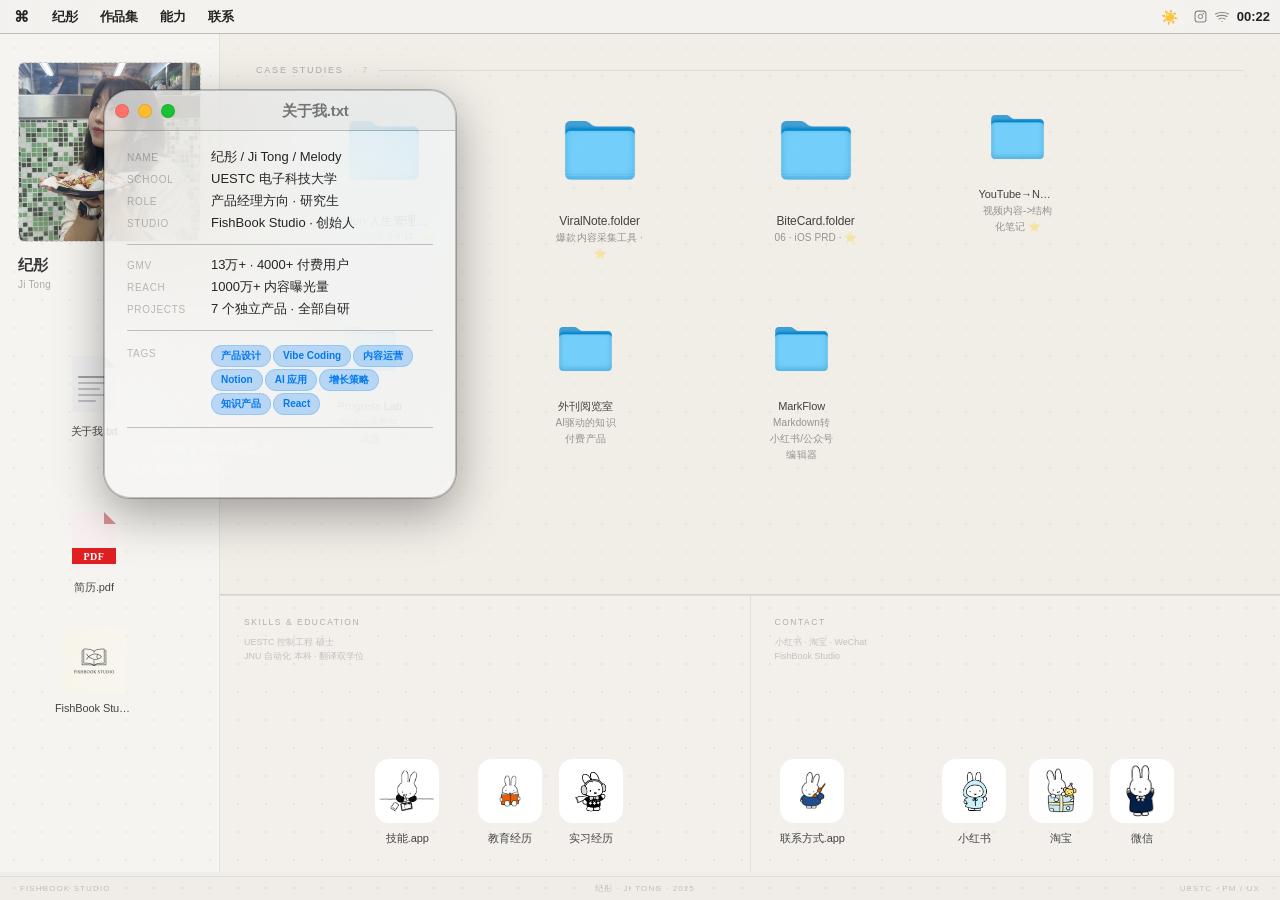
==== commit 2d87c2a2: "fix: 将 backdrop z-index 降至 50，修复遮罩盖住窗口的问题 Made-with: Cursor" ====
--- a/index.html
+++ b/index.html
@@ -1635,23 +1635,38 @@
           max-width: 100%;
           margin: 0 12px;
         }
+        /* ── 移动端全屏滑出窗口 ── */
         .window {
-          left: 50% !important;
-          right: auto !important;
-          width: min(calc(100vw - 24px), 900px) !important;
-          max-width: calc(100vw - 24px);
-          max-height: calc(100vh - 60px - env(safe-area-inset-top));
-          transform: translateX(-50%);
+          position: fixed !important;
+          top: auto !important;
+          left: 0 !important;
+          right: 0 !important;
+          bottom: 0 !important;
+          width: 100% !important;
+          max-width: 100% !important;
+          height: calc(94svh - env(safe-area-inset-top)) !important;
+          max-height: calc(94svh - env(safe-area-inset-top)) !important;
+          border-radius: 24px 24px 0 0 !important;
+          transform: translateY(105%) !important;
+          transition: transform 0.42s cubic-bezier(0.32, 0.72, 0, 1) !important;
+          animation: none !important;
+          overflow: hidden;
+          display: flex !important;
+          flex-direction: column;
+          margin: 0 !important;
+          padding: 0 !important;
         }
         .window.open {
-          transform: translateX(-50%);
+          transform: translateY(0) !important;
         }
         #wweb {
-          width: min(calc(100vw - 24px), 900px) !important;
-          max-height: calc(100vh - 60px);
+          left: 0 !important;
+          right: 0 !important;
+          width: 100% !important;
+          max-height: calc(94svh - env(safe-area-inset-top)) !important;
         }
         .browser-frame {
-          min-height: 50vh;
+          min-height: 60svh;
         }
         .wt {
           font-size: 12px;
@@ -2004,6 +2019,48 @@
       /* 移动端分栏标题 - 默认隐藏 */
       .mobile-section-title {
         display: none;
+      }
+
+      /* ── 移动端 backdrop 遮罩 ── */
+      #mobile-backdrop {
+        display: none;
+        position: fixed;
+        inset: 0;
+        background: rgba(0, 0, 0, 0.45);
+        z-index: 50;
+        opacity: 0;
+        transition: opacity 0.3s ease;
+      }
+      #mobile-backdrop.active {
+        display: block;
+        opacity: 1;
+      }
+
+      /* 移动端拖动把手 */
+      @media (max-width: 768px) {
+        .window::before {
+          content: "";
+          display: block;
+          width: 40px;
+          height: 4px;
+          background: rgba(120, 120, 128, 0.35);
+          border-radius: 2px;
+          margin: 10px auto 0;
+          flex-shrink: 0;
+        }
+        /* 标题栏在移动端更高，方便触摸 */
+        .wtb {
+          height: 52px;
+          padding: 4px 16px;
+          cursor: default;
+        }
+        /* 禁用移动端窗口拖拽 */
+        .wtb[onmousedown] {
+          pointer-events: none;
+        }
+        .wtb .tl {
+          pointer-events: auto;
+        }
       }
 
       /* ── 大屏幕 (1200px+) ── */
@@ -2402,24 +2459,7 @@
           border-radius: 14px;
         }
 
-        /* 窗口样式 */
-        .window {
-          top: calc(50px + env(safe-area-inset-top)) !important;
-          left: 8px !important;
-          right: 8px !important;
-          width: auto !important;
-          max-width: none !important;
-          max-height: calc(
-            100vh - 60px - env(safe-area-inset-top) -
-              env(safe-area-inset-bottom)
-          ) !important;
-          transform: none !important;
-          border-radius: 20px;
-        }
-
-        .window.open {
-          transform: none !important;
-        }
+        /* 窗口样式 — 继承 768px 的滑出规则，无需重复覆盖 */
 
         .wtb {
           height: 48px;
@@ -4794,6 +4834,7 @@
       id="dov"
       style="position: fixed; inset: 0; z-index: 9990; display: none"
     ></div>
+    <div id="mobile-backdrop" onclick="mobileCloseTop()"></div>
 
     <script>
       // theme (浅色/深色)
@@ -4836,34 +4877,85 @@
 
       // windows
       let Z = 100;
+      const isMobile = () => window.innerWidth <= 768;
+
+      function showBackdrop() {
+        const bd = document.getElementById("mobile-backdrop");
+        if (!bd) return;
+        bd.style.display = "block";
+        requestAnimationFrame(() => bd.classList.add("active"));
+      }
+      function hideBackdrop() {
+        const bd = document.getElementById("mobile-backdrop");
+        if (!bd) return;
+        bd.classList.remove("active");
+        setTimeout(() => {
+          if (!document.querySelector(".window.open")) bd.style.display = "none";
+        }, 320);
+      }
+      function mobileCloseTop() {
+        // 关闭 z-index 最高的那个窗口
+        const opens = [...document.querySelectorAll(".window.open")];
+        if (!opens.length) return;
+        const top = opens.reduce((a, b) =>
+          parseInt(a.style.zIndex || 0) >= parseInt(b.style.zIndex || 0) ? a : b
+        );
+        cW(top.id);
+      }
+
       function oW(id) {
         const w = document.getElementById(id);
         if (!w) return;
+
+        // 移动端：PDF 简历直接新标签打开，避免 iframe 被遮罩覆盖及滚动问题
+        if (isMobile() && id === "win-cv") {
+          const frame = w.querySelector(".pdf-frame");
+          const src = frame ? frame.src : "";
+          if (src) window.open(src, "_blank");
+          return;
+        }
+
         w.classList.remove("minimized");
-        w.classList.add("open", "opening");
+        w.classList.add("open");
         w.style.zIndex = ++Z;
-        w.style.display =
-          ""; /* 清除可能被覆盖的 display，由 .window.open 控制 */
-        if (id === "win-skills") {
-          const icon = document.querySelector(".icon-pos-skills");
-          if (icon) {
-            const r = icon.getBoundingClientRect();
-            const ww = w.offsetWidth || 364;
-            const wh = w.offsetHeight || 300;
-            let l = r.left + r.width / 2 - ww / 2;
-            let t = r.top - wh - 12;
-            l = Math.max(10, Math.min(l, window.innerWidth - ww - 10));
-            t = Math.max(50, t);
-            w.style.left = l + "px";
-            w.style.top = t + "px";
+        w.style.display = "";
+
+        if (!isMobile()) {
+          // 桌面端：保留原始弹出动画
+          w.classList.add("opening");
+          if (id === "win-skills") {
+            const icon = document.querySelector(".icon-pos-skills");
+            if (icon) {
+              const r = icon.getBoundingClientRect();
+              const ww = w.offsetWidth || 364;
+              const wh = w.offsetHeight || 300;
+              let l = r.left + r.width / 2 - ww / 2;
+              let t = r.top - wh - 12;
+              l = Math.max(10, Math.min(l, window.innerWidth - ww - 10));
+              t = Math.max(50, t);
+              w.style.left = l + "px";
+              w.style.top = t + "px";
+            }
           }
-        }
+          setTimeout(() => w.classList.remove("opening"), 220);
+        } else {
+          // 移动端：全屏滑出
+          showBackdrop();
+          // 滚动内容区回顶部
+          const wb = w.querySelector(".wb, .ws, .fwb");
+          if (wb) wb.scrollTop = 0;
+          // 绑定下滑关闭手势（只绑一次）
+          if (!w._swipeBound) {
+            bindSwipeClose(w);
+            w._swipeBound = true;
+          }
+        }
+
         if (id === "win-wechat") wechatZoomReset();
         if (id === "win-education") {
           const wb = w.querySelector(".wb");
           if (wb) wb.style.display = "";
         }
-        setTimeout(() => w.classList.remove("opening"), 220);
       }
       let wechatZoomLevel = 1;
       function wechatZoomIn() {
@@ -4905,7 +4997,46 @@
         if (!w) return;
         w.classList.remove("open", "maximized", "minimized");
         w.style.display = "";
-      }
+        if (isMobile()) hideBackdrop();
+      }
+      // 下滑关闭手势
+      function bindSwipeClose(w) {
+        let startY = 0, curY = 0, dragging = false;
+        const THRESHOLD = 80; // px，下滑超过此值关闭
+
+        w.addEventListener("touchstart", (e) => {
+          // 只响应从拖动把手或标题栏区域开始的滑动
+          const titleBar = w.querySelector(".wtb");
+          const handle = w; // window::before 没有真实 DOM，用整个窗口顶部 40px 判断
+          const touch = e.touches[0];
+          const rect = w.getBoundingClientRect();
+          if (touch.clientY - rect.top > 60) return; // 只在顶部 60px 响应
+          startY = touch.clientY;
+          curY = touch.clientY;
+          dragging = true;
+          w.style.transition = "none";
+        }, { passive: true });
+
+        w.addEventListener("touchmove", (e) => {
+          if (!dragging) return;
+          curY = e.touches[0].clientY;
+          const dy = Math.max(0, curY - startY);
+          w.style.transform = `translateY(${dy}px)`;
+        }, { passive: true });
+
+        w.addEventListener("touchend", () => {
+          if (!dragging) return;
+          dragging = false;
+          const dy = curY - startY;
+          w.style.transition = "";
+          if (dy > THRESHOLD) {
+            cW(w.id);
+          } else {
+            w.style.transform = "translateY(0)";
+          }
+        });
+      }
+
       function minW(id) {
         const w = document.getElementById(id);
         if (!w) return;
@@ -4960,6 +5091,13 @@
       function oF(k) {
         const meta = projMeta[k];
         if (!meta) return;
+
+        // 移动端：案例研究直接新标签打开，避免 iframe 在小屏内滚动问题
+        if (isMobile()) {
+          window.open(meta.url, "_blank");
+          return;
+        }
+
         const frame = document.getElementById("wweb-frame");
         const titleEl = document.getElementById("wweb-title");
         const urlEl = document.getElementById("wweb-url");
@@ -5141,12 +5279,23 @@
       });
 
       // icon select with click animation
+      // 移动端单击 = 桌面端双击
       function selI(el) {
         document
           .querySelectorAll(".icon.sel")
           .forEach((i) => i.classList.remove("sel"));
         el.classList.add("sel", "click");
         setTimeout(() => el.classList.remove("click"), 120);
+
+        if (isMobile()) {
+          // 触发对应的 ondblclick 动作
+          const dblHandler = el.getAttribute("ondblclick");
+          if (dblHandler) {
+            setTimeout(() => {
+              try { eval(dblHandler); } catch(e) {}
+            }, 80);
+          }
+        }
       }
       document.getElementById("desktop").addEventListener("click", (e) => {
         if (!e.target.closest(".icon") && !e.target.closest(".window"))
